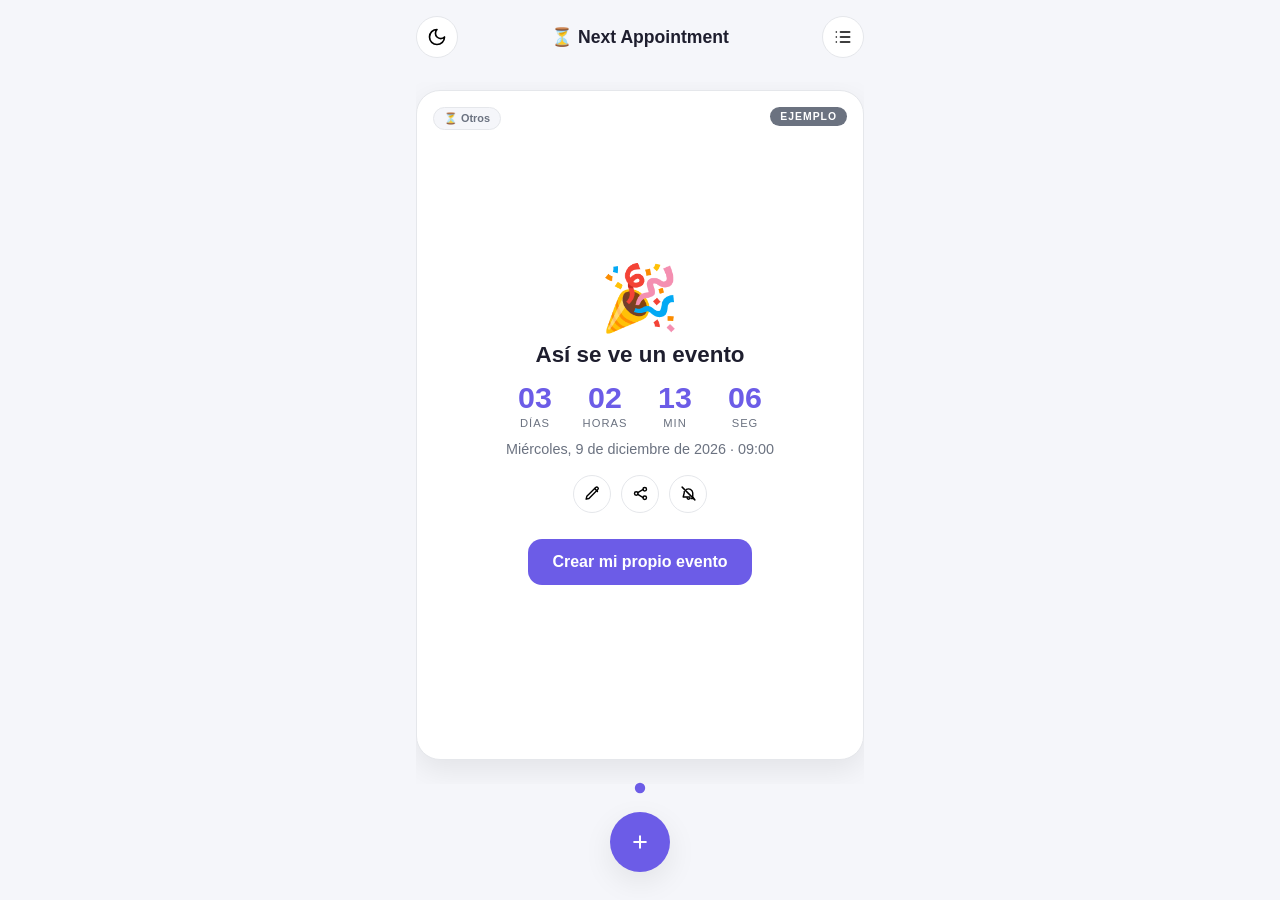
==== index.html @ bc50bb75 "Add files via upload archivar" ====
<!DOCTYPE html>
<html lang="es">
<head>
  <meta charset="UTF-8" />
  <meta name="viewport" content="width=device-width, initial-scale=1.0, viewport-fit=cover" />
  <meta name="theme-color" content="#6c5ce7" />
  <title>Next Appointment ⏳</title>
  <link rel="manifest" href="manifest.json" />
  <link rel="icon" href="icons/icon-192.png" />
  <link rel="apple-touch-icon" href="icons/icon-192.png" />
  <link rel="stylesheet" href="css/styles.css" />
</head>
<body>
  <div id="app">

    <!-- ===================== MAIN VIEW ===================== -->
    <section id="view-main" class="view view-active">
      <header class="topbar">
        <button id="btn-theme" class="icon-btn" aria-label="Cambiar tema" data-icon="moon"></button>
        <h1 class="logo">⏳ Next Appointment</h1>
        <button id="btn-list" class="icon-btn" aria-label="Ver lista" data-icon="list"></button>
      </header>

      <div id="event-carousel" class="carousel">
        <!-- Event cards are injected here by JS -->
      </div>

      <div id="empty-state" class="empty-state hidden">
        <div class="empty-icon-circle" data-icon="hourglassEmpty"></div>
        <p class="empty-title">Nada en el horizonte todavía</p>
        <p class="empty-subtitle">Crea tu primera cuenta atrás: un viaje, un cumpleaños, lo que sea que estés esperando.</p>
        <button id="btn-empty-create" class="btn-primary">Crear evento</button>
      </div>

      <div class="dots" id="carousel-dots"></div>

      <button id="btn-create" class="fab" aria-label="Crear evento" data-icon="plus"></button>
    </section>

    <!-- ===================== LIST VIEW ===================== -->
    <section id="view-list" class="view">
      <header class="topbar">
        <button class="icon-btn back-btn icon-only" data-target="view-main" aria-label="Volver" data-icon="arrowLeft"></button>
        <h1 class="logo">Mis eventos</h1>
        <div class="topbar-actions">
          <button id="btn-open-archived" class="icon-btn" aria-label="Eventos archivados" data-icon="archive"></button>
          <button id="btn-open-import" class="icon-btn" aria-label="Importar evento" data-icon="download"></button>
        </div>
      </header>

      <div class="search-row">
        <span class="search-icon" data-icon="search"></span>
        <input type="text" id="search-input" class="search-input" placeholder="Buscar evento..." autocomplete="off" />
        <button id="btn-clear-search" class="search-clear hidden" aria-label="Borrar búsqueda" data-icon="x"></button>
      </div>

      <div class="sort-bar" id="sort-bar">
        <button class="sort-chip active" data-sort="date-asc">Próximos primero</button>
        <button class="sort-chip" data-sort="date-desc">Lejanos primero</button>
        <button class="sort-chip" data-sort="name">Nombre A-Z</button>
        <button class="sort-chip" data-sort="created">Recién creados</button>
      </div>

      <div class="category-filter-bar" id="category-filter-bar"></div>

      <ul id="event-list" class="event-list"></ul>

      <div id="list-empty-state" class="empty-state hidden">
        <div class="empty-icon-circle empty-icon-circle-muted" id="list-empty-icon" data-icon="hourglassEmpty"></div>
        <p class="empty-title" id="list-empty-title">Nada en el horizonte todavía</p>
        <p class="empty-subtitle" id="list-empty-subtitle">No hay eventos creados todavía.</p>
        <button id="btn-list-empty-action" class="btn-secondary hidden">Ver todas las categorías</button>
      </div>

      <button id="btn-create-from-list" class="fab" aria-label="Crear evento" data-icon="plus"></button>
    </section>

    <!-- ===================== CREATE/EDIT VIEW ===================== -->
    <section id="view-form" class="view">
      <header class="topbar">
        <button class="icon-btn back-btn icon-only" data-target="view-main" aria-label="Cancelar" data-icon="arrowLeft"></button>
        <h1 class="logo" id="form-title">Nuevo evento</h1>
        <button id="btn-delete-event" class="icon-btn hidden" aria-label="Eliminar" data-icon="trash"></button>
      </header>

      <form id="event-form" class="event-form">
        <input type="hidden" id="event-id" />

        <div class="form-group">
          <label for="event-name">Nombre del evento</label>
          <input type="text" id="event-name" placeholder="Ej: Viaje a Japón" required maxlength="40" />
        </div>

        <div class="form-row">
          <div class="form-group">
            <label for="event-date">Fecha</label>
            <input type="date" id="event-date" required />
          </div>
          <div class="form-group">
            <label for="event-time">Hora</label>
            <input type="time" id="event-time" value="00:00" required />
          </div>
        </div>

        <button type="button" id="btn-toggle-advanced" class="advanced-toggle">
          <span class="advanced-toggle-icon">⚙️</span>
          <span id="advanced-toggle-label">Más opciones (icono, color, categoría...)</span>
          <span class="advanced-toggle-chevron" id="advanced-toggle-chevron">▾</span>
        </button>

        <div id="advanced-fields" class="advanced-fields" hidden>

          <div class="form-group">
            <label>Icono</label>
            <div class="emoji-grid" id="emoji-grid"></div>
            <input type="hidden" id="event-emoji" value="⏳" />
          </div>

          <div class="form-group">
            <label>Color de acento</label>
            <div class="color-grid" id="color-grid"></div>
            <input type="hidden" id="event-color" value="#6c5ce7" />
          </div>

          <div class="form-group">
            <label>Categoría</label>
            <div class="category-grid" id="category-grid"></div>
            <input type="hidden" id="event-category" value="other" />
          </div>

          <div class="form-group">
            <label class="checkbox-label">
              <input type="checkbox" id="event-repeat-toggle" />
              Repetir este evento
            </label>
            <div class="repeat-row" id="repeat-row" hidden>
              <span class="repeat-prefix">Cada</span>
              <input type="number" id="event-recurrence-interval" min="1" max="999" value="1" inputmode="numeric" />
              <select id="event-recurrence-unit">
                <option value="day">día(s)</option>
                <option value="week">semana(s)</option>
                <option value="month">mes(es)</option>
                <option value="year">año(s)</option>
              </select>
            </div>
            <p class="form-hint" id="repeat-hint" hidden>Ej: cada 2 semanas, cada 3 días, cada 1 año (cumpleaños, aniversarios...).</p>
          </div>

          <div class="form-group">
            <label>Avisarme antes</label>
            <div class="notify-row">
              <div class="notify-field">
                <input type="number" id="event-notify-days" min="0" max="365" value="0" inputmode="numeric" />
                <span>días</span>
              </div>
              <div class="notify-field">
                <input type="number" id="event-notify-hours" min="0" max="23" value="0" inputmode="numeric" />
                <span>horas</span>
              </div>
              <div class="notify-field">
                <input type="number" id="event-notify-minutes" min="0" max="59" value="0" inputmode="numeric" />
                <span>min</span>
              </div>
            </div>
            <p class="form-hint" id="notify-hint">Déjalo a 0 para no avisar. Necesitas tener la app abierta (o en segundo plano reciente) para recibir el aviso.</p>
          </div>

        </div>

        <p class="form-hint advanced-collapsed-hint" id="advanced-collapsed-hint">Icono ⏳ · Color morado · Categoría Otros · Sin repetición · Sin aviso — puedes cambiarlo luego editando el evento.</p>


        <!-- Live preview -->
        <div class="form-group">
          <label>Vista previa</label>
          <div id="preview-card" class="event-card preview-card">
            <div class="card-emoji" id="preview-emoji">⏳</div>
            <div class="card-name" id="preview-name">Nombre del evento</div>
            <div class="card-countdown" id="preview-countdown">--d --h --m --s</div>
            <div class="card-date" id="preview-date">Selecciona una fecha</div>
          </div>
        </div>

        <button type="submit" class="btn-primary btn-block">Guardar evento</button>
      </form>
    </section>

    <!-- ===================== CELEBRATION VIEW ===================== -->
    <section id="view-celebration" class="view">
      <div class="celebration-content">
        <div id="celebration-emoji" class="celebration-emoji">🎉</div>
        <h1 id="celebration-title">¡Ya llegó el día!</h1>
        <p id="celebration-name" class="celebration-name"></p>
        <div class="confetti" id="confetti"></div>
        <button class="icon-btn back-btn" data-target="view-main">Volver al inicio</button>
      </div>
    </section>

    <!-- ===================== ARCHIVED VIEW ===================== -->
    <section id="view-archived" class="view">
      <header class="topbar">
        <button class="icon-btn back-btn icon-only" data-target="view-list" aria-label="Volver" data-icon="arrowLeft"></button>
        <h1 class="logo">Archivados</h1>
        <span class="icon-btn placeholder"></span>
      </header>

      <p class="form-hint archived-hint">Los eventos pasados se archivan automáticamente a las 24h y se eliminan a los 30 días de archivados.</p>

      <ul id="archived-list" class="event-list"></ul>

      <div id="archived-empty-state" class="empty-state hidden">
        <div class="empty-icon-circle empty-icon-circle-muted" data-icon="archive"></div>
        <p class="empty-title">No hay eventos archivados</p>
        <p class="empty-subtitle">Aquí aparecerán los eventos pasados que se archiven automáticamente.</p>
      </div>
    </section>

  </div>

  <!-- ===================== PASTE-TO-IMPORT MODAL ===================== -->
  <div id="modal-paste-import" class="modal-overlay hidden">
    <div class="modal-card">
      <h2>Importar evento</h2>
      <p class="modal-hint">Pega aquí el enlace o el código que te han compartido.</p>
      <textarea id="paste-import-input" class="paste-import-textarea" placeholder="https://...?import=... o solo el código" rows="3"></textarea>
      <p id="paste-import-error" class="paste-import-error hidden">No hemos podido leer ese enlace o código. Comprueba que esté completo.</p>
      <div class="modal-actions">
        <button id="btn-paste-import-cancel" class="btn-secondary">Cancelar</button>
        <button id="btn-paste-import-confirm" class="btn-primary">Buscar evento</button>
      </div>
    </div>
  </div>

  <!-- ===================== IMPORT MODAL ===================== -->
  <div id="modal-import" class="modal-overlay hidden">
    <div class="modal-card">
      <div class="modal-emoji" id="import-emoji">⏳</div>
      <h2 id="import-title">Evento compartido</h2>
      <p id="import-name" class="modal-name"></p>
      <p id="import-date" class="modal-date"></p>
      <div class="modal-actions">
        <button id="btn-import-cancel" class="btn-secondary">Descartar</button>
        <button id="btn-import-accept" class="btn-primary">Añadir a mis eventos</button>
      </div>
    </div>
  </div>

  <!-- ===================== SHARE MODAL ===================== -->
  <div id="modal-share" class="modal-overlay hidden">
    <div class="modal-card">
      <h2>Compartir evento</h2>
      <p class="modal-hint">Cualquier persona que abra este enlace podrá añadir una copia del evento a su propia lista. Si la otra persona tiene la app instalada en iPhone, el enlace puede abrirse en Safari en vez de en la app: puede copiarlo y pegarlo en "Importar evento" dentro de la app para tenerlo ahí también.</p>
      <div class="share-link-row">
        <input type="text" id="share-link-input" readonly />
        <button id="btn-copy-link" class="btn-primary">Copiar</button>
      </div>
      <div class="modal-actions">
        <button id="btn-share-native" class="btn-secondary hidden">Compartir…</button>
        <button id="btn-share-close" class="btn-secondary">Cerrar</button>
      </div>
    </div>
  </div>

  <script src="js/icons.js"></script>
  <script src="js/storage.js"></script>
  <script src="js/countdown.js"></script>
  <script src="js/ui.js"></script>
  <script src="js/app.js"></script>
</body>
</html>
---- css/styles.css ----
/* =========================================
   Next Appointment — Estilos
   ========================================= */

:root {
  --accent: #6c5ce7;
  --bg: #f5f6fa;
  --bg-card: #ffffff;
  --text: #1e1e2e;
  --text-muted: #6b7280;
  --border: #e5e7eb;
  --shadow: 0 10px 30px rgba(0, 0, 0, 0.08);
  --radius: 24px;
  --radius-sm: 14px;
  --transition: 0.25s ease;
}

[data-theme="dark"] {
  --bg: #0f1117;
  --bg-card: #1a1d29;
  --text: #f5f6fa;
  --text-muted: #9ca3af;
  --border: #2a2d3a;
  --shadow: 0 10px 30px rgba(0, 0, 0, 0.4);
}

* {
  box-sizing: border-box;
  margin: 0;
  padding: 0;
  -webkit-tap-highlight-color: transparent;
}

html {
  height: 100%;
  /* Evita el zoom accidental por doble-tap en iOS/Android, manteniendo
     accesible el zoom intencional de accesibilidad del sistema operativo
     (que no depende de touch-action ni del viewport meta tag). */
  touch-action: manipulation;
}

body {
  height: 100%;
  min-height: 100vh;
  min-height: 100dvh;
  font-family: -apple-system, BlinkMacSystemFont, "Segoe UI", Roboto, Helvetica, Arial, sans-serif;
  background: var(--bg);
  color: var(--text);
  transition: background var(--transition), color var(--transition);
  overflow-x: hidden;
}

#app {
  max-width: 480px;
  width: 100%;
  margin: 0 auto;
  height: 100vh;
  height: 100dvh;
  position: relative;
  display: flex;
  flex-direction: column;
  overflow: hidden;
}

/* ===== Views ===== */
.view {
  display: none;
  flex-direction: column;
  height: 100%;
  width: 100%;
  overflow-y: auto;
  -webkit-overflow-scrolling: touch;
  padding: 16px;
  padding-top: max(16px, env(safe-area-inset-top));
  padding-bottom: max(100px, calc(env(safe-area-inset-bottom) + 90px));
  padding-left: max(16px, env(safe-area-inset-left));
  padding-right: max(16px, env(safe-area-inset-right));
  box-sizing: border-box;
}

.view-active {
  display: flex;
}

@keyframes fadeIn {
  from { opacity: 0; transform: translateY(8px); }
  to { opacity: 1; transform: translateY(0); }
}

/* ===== Topbar ===== */
.topbar {
  display: flex;
  align-items: center;
  justify-content: space-between;
  margin-bottom: 24px;
}

.logo {
  font-size: 1.1rem;
  font-weight: 700;
  text-align: center;
  flex: 1;
}

.topbar-actions {
  display: flex;
  gap: 8px;
}

.icon-btn {
  background: var(--bg-card);
  border: 1px solid var(--border);
  border-radius: 50%;
  width: 42px;
  height: 42px;
  font-size: 1.1rem;
  display: flex;
  align-items: center;
  justify-content: center;
  cursor: pointer;
  transition: transform var(--transition), background var(--transition);
  flex-shrink: 0;
}

.icon-btn:active {
  transform: scale(0.92);
}

.icon-btn.placeholder {
  visibility: hidden;
}

.back-btn {
  color: var(--text);
}

/* Cuando el back-btn solo contiene un icono (sin texto), vuelve a ser circular */
.back-btn.icon-only {
  width: 42px;
  padding: 0;
}

/* SVG inline dentro de botones de icono: tamaño y color consistentes */
.icon-svg-wrap {
  display: flex;
  align-items: center;
  justify-content: center;
}

.icon-svg-wrap svg {
  width: 20px;
  height: 20px;
  display: block;
}

.fab .icon-svg-wrap svg {
  width: 26px;
  height: 26px;
}

.card-actions .icon-svg-wrap svg {
  width: 17px;
  height: 17px;
}

/* ===== Carousel / Cards ===== */
.carousel {
  display: flex;
  gap: 16px;
  overflow-x: auto;
  scroll-snap-type: x mandatory;
  scrollbar-width: none;
  padding: 8px 0 24px;
  flex: 1;
  min-height: 0;
  touch-action: pan-x;
  align-items: stretch;
  -webkit-overflow-scrolling: touch;
}

.carousel::-webkit-scrollbar {
  display: none;
}

.event-card {
  scroll-snap-align: center;
  scroll-snap-stop: always;
  min-width: 100%;
  flex-shrink: 0;
  background: var(--bg-card);
  border-radius: var(--radius);
  box-shadow: var(--shadow);
  padding: clamp(20px, 6vh, 40px) clamp(16px, 6vw, 28px);
  display: flex;
  flex-direction: column;
  align-items: center;
  justify-content: center;
  text-align: center;
  gap: clamp(8px, 2vh, 12px);
  border: 1px solid var(--border);
  position: relative;
}

.event-card.elapsed {
  border: 2px solid var(--accent-color, var(--accent));
}

.card-emoji {
  font-size: clamp(2.5rem, 10vh, 4rem);
  line-height: 1;
}

.card-name {
  font-size: clamp(1.1rem, 5vw, 1.4rem);
  font-weight: 700;
}

.card-countdown {
  font-size: clamp(1.4rem, 6vw, 2rem);
  font-weight: 800;
  font-variant-numeric: tabular-nums;
  color: var(--accent-color, var(--accent));
  letter-spacing: 1px;
}

.card-countdown-units {
  display: flex;
  gap: clamp(6px, 2vw, 14px);
  justify-content: center;
}

.countdown-unit {
  display: flex;
  flex-direction: column;
  align-items: center;
  min-width: clamp(42px, 12vw, 56px);
}

.countdown-value {
  font-size: clamp(1.3rem, 6vw, 1.9rem);
  font-weight: 800;
  font-variant-numeric: tabular-nums;
  color: var(--accent-color, var(--accent));
}

.countdown-label {
  font-size: 0.7rem;
  text-transform: uppercase;
  letter-spacing: 1px;
  color: var(--text-muted);
  margin-top: 2px;
}

.card-date {
  color: var(--text-muted);
  font-size: 0.9rem;
}

.card-badge {
  position: absolute;
  top: 16px;
  right: 16px;
  background: var(--accent-color, var(--accent));
  color: #fff;
  font-size: 0.65rem;
  font-weight: 700;
  padding: 4px 10px;
  border-radius: 999px;
  text-transform: uppercase;
  letter-spacing: 1px;
}

.card-actions {
  display: flex;
  gap: 10px;
  margin-top: 6px;
}

.card-actions .icon-btn {
  width: 38px;
  height: 38px;
  font-size: 1rem;
}

.card-example-badge {
  background: var(--text-muted);
}

.card-own-event-btn {
  margin-top: 14px;
  font-size: 0.85rem;
  padding: 10px 20px;
}

/* ===== Dots ===== */
.dots {
  display: flex;
  justify-content: center;
  gap: 8px;
  margin-bottom: 8px;
}

.dot {
  width: 8px;
  height: 8px;
  border-radius: 50%;
  background: var(--border);
  transition: background var(--transition), transform var(--transition);
}

.dot.active {
  background: var(--accent);
  transform: scale(1.3);
}

/* ===== Empty state ===== */
.empty-state {
  flex: 1;
  display: flex;
  flex-direction: column;
  align-items: center;
  justify-content: center;
  gap: 6px;
  text-align: center;
  color: var(--text-muted);
  padding: 24px;
}

.empty-state.hidden {
  display: none;
}

.empty-icon-circle {
  width: 72px;
  height: 72px;
  border-radius: 50%;
  background: color-mix(in srgb, var(--accent) 15%, transparent);
  color: var(--accent);
  display: flex;
  align-items: center;
  justify-content: center;
  margin-bottom: 10px;
}

.empty-icon-circle svg {
  width: 32px;
  height: 32px;
}

.empty-icon-circle-muted {
  background: var(--bg-card);
  color: var(--text-muted);
}

.empty-title {
  font-size: 1.05rem;
  font-weight: 700;
  color: var(--text);
}

.empty-subtitle {
  font-size: 0.88rem;
  color: var(--text-muted);
  max-width: 280px;
  line-height: 1.4;
  margin-bottom: 8px;
}

.empty-state .btn-primary,
.empty-state .btn-secondary {
  margin-top: 4px;
}

/* ===== FAB ===== */
.fab {
  position: fixed;
  bottom: max(28px, calc(env(safe-area-inset-bottom) + 16px));
  left: 50%;
  transform: translateX(-50%);
  width: 60px;
  height: 60px;
  border-radius: 50%;
  background: var(--accent);
  color: #fff;
  border: none;
  font-size: 1.8rem;
  box-shadow: var(--shadow);
  cursor: pointer;
  display: flex;
  align-items: center;
  justify-content: center;
  transition: transform var(--transition);
  z-index: 10;
}

.fab:active {
  transform: translateX(-50%) scale(0.92);
}

/* ===== Buttons ===== */
.btn-primary {
  background: var(--accent);
  color: #fff;
  border: none;
  border-radius: var(--radius-sm);
  padding: 14px 24px;
  font-size: 1rem;
  font-weight: 700;
  cursor: pointer;
  transition: transform var(--transition), opacity var(--transition);
}

.btn-primary:active {
  transform: scale(0.97);
}

.btn-block {
  width: 100%;
}

/* ===== List view ===== */
.event-list {
  list-style: none;
  display: flex;
  flex-direction: column;
  gap: 12px;
  flex: 1;
}

.event-list-item {
  background: var(--bg-card);
  border: 1px solid var(--border);
  border-radius: var(--radius-sm);
  padding: 16px;
  display: flex;
  align-items: center;
  gap: 14px;
  cursor: pointer;
  transition: transform var(--transition);
}

.event-list-item:active {
  transform: scale(0.98);
}

.event-list-emoji {
  font-size: 2rem;
  width: 48px;
  height: 48px;
  display: flex;
  align-items: center;
  justify-content: center;
  border-radius: 12px;
  flex-shrink: 0;
}

.event-list-info {
  flex: 1;
  min-width: 0;
}

.event-list-name {
  font-weight: 700;
  font-size: 1rem;
  white-space: nowrap;
  overflow: hidden;
  text-overflow: ellipsis;
}

.event-list-date {
  font-size: 0.85rem;
  color: var(--text-muted);
}

.event-list-countdown {
  font-size: 0.85rem;
  font-weight: 700;
  text-align: right;
  flex-shrink: 0;
  color: var(--accent-color, var(--accent));
}

/* ===== Form ===== */
.event-form {
  display: flex;
  flex-direction: column;
  gap: 18px;
}

.form-group {
  display: flex;
  flex-direction: column;
  gap: 8px;
}

.form-row {
  display: flex;
  gap: 12px;
}

/* ===== Advanced fields toggle (modo rápido de creación) ===== */
.advanced-toggle {
  display: flex;
  align-items: center;
  justify-content: center;
  gap: 8px;
  background: transparent;
  border: none;
  color: var(--accent);
  font-size: 0.9rem;
  font-weight: 600;
  padding: 10px 0;
  cursor: pointer;
}

.advanced-toggle-icon {
  font-size: 0.95rem;
}

.advanced-toggle-chevron {
  font-size: 0.75rem;
  transition: transform var(--transition);
}

.advanced-toggle[aria-expanded="true"] .advanced-toggle-chevron {
  transform: rotate(180deg);
}

.advanced-fields {
  display: flex;
  flex-direction: column;
  gap: 18px;
}

.advanced-fields[hidden] {
  display: none;
}

.advanced-collapsed-hint {
  text-align: center;
}

.advanced-collapsed-hint[hidden] {
  display: none;
}

.form-row .form-group {
  flex: 1;
}

label {
  font-size: 0.85rem;
  font-weight: 600;
  color: var(--text-muted);
}

input[type="text"],
input[type="date"],
input[type="time"] {
  background: var(--bg-card);
  border: 1px solid var(--border);
  border-radius: var(--radius-sm);
  padding: 12px 14px;
  font-size: 1rem;
  color: var(--text);
  width: 100%;
}

select {
  background: var(--bg-card);
  border: 1px solid var(--border);
  border-radius: var(--radius-sm);
  padding: 12px 14px;
  font-size: 1rem;
  color: var(--text);
  width: 100%;
  appearance: none;
  -webkit-appearance: none;
  background-image: linear-gradient(45deg, transparent 50%, var(--text-muted) 50%), linear-gradient(135deg, var(--text-muted) 50%, transparent 50%);
  background-position: calc(100% - 20px) center, calc(100% - 15px) center;
  background-size: 5px 5px, 5px 5px;
  background-repeat: no-repeat;
}

input:focus, select:focus {
  outline: 2px solid var(--accent);
}

/* ===== Repeat row (cantidad + unidad, estilo alarma) ===== */
.repeat-row {
  display: flex;
  align-items: center;
  gap: 10px;
  margin-top: 10px;
}

.repeat-row[hidden] {
  display: none;
}

.repeat-prefix {
  font-size: 0.9rem;
  color: var(--text-muted);
  flex-shrink: 0;
}

.repeat-row input[type="number"] {
  width: 64px;
  flex-shrink: 0;
  background: var(--bg-card);
  border: 1px solid var(--border);
  border-radius: var(--radius-sm);
  padding: 12px 10px;
  font-size: 1rem;
  color: var(--text);
  text-align: center;
  font-variant-numeric: tabular-nums;
  -moz-appearance: textfield;
}

.repeat-row input[type="number"]::-webkit-outer-spin-button,
.repeat-row input[type="number"]::-webkit-inner-spin-button {
  -webkit-appearance: none;
  margin: 0;
}

.repeat-row select {
  flex: 1;
}

.checkbox-group {
  flex-direction: row;
  align-items: center;
}

.checkbox-label {
  display: flex;
  align-items: center;
  gap: 10px;
  font-size: 0.9rem;
  color: var(--text);
  cursor: pointer;
}

.checkbox-label input {
  width: 18px;
  height: 18px;
}

/* ===== Emoji / Color grids ===== */
.emoji-grid, .color-grid {
  display: grid;
  grid-template-columns: repeat(8, 1fr);
  gap: 8px;
}

.emoji-option, .color-option {
  width: 100%;
  aspect-ratio: 1;
  border-radius: 12px;
  border: 2px solid var(--border);
  background: var(--bg-card);
  font-size: 1.3rem;
  display: flex;
  align-items: center;
  justify-content: center;
  cursor: pointer;
  transition: border-color var(--transition), transform var(--transition);
}

.emoji-option.selected, .color-option.selected {
  border-color: var(--accent);
  transform: scale(1.1);
}

.color-option {
  border: 2px solid transparent;
}

.color-option.selected {
  border-color: var(--text);
}

/* ===== Category grid (form) ===== */
.category-grid {
  display: grid;
  grid-template-columns: repeat(auto-fill, minmax(90px, 1fr));
  gap: 8px;
}

.category-option {
  display: flex;
  flex-direction: column;
  align-items: center;
  gap: 4px;
  padding: 10px 6px;
  border-radius: 12px;
  border: 2px solid var(--border);
  background: var(--bg-card);
  color: var(--text);
  cursor: pointer;
  transition: border-color var(--transition), transform var(--transition);
  font-size: 0.75rem;
  font-weight: 600;
}

.category-option .category-emoji {
  font-size: 1.3rem;
}

.category-option.selected {
  border-color: var(--accent);
  transform: scale(1.04);
}

/* ===== Category filter bar (list view) ===== */
.category-filter-bar {
  display: flex;
  align-items: center;
  gap: 8px;
  overflow-x: auto;
  overflow-y: hidden;
  scrollbar-width: none;
  margin-bottom: 16px;
  flex-shrink: 0;
  height: 38px;
}

.category-filter-bar::-webkit-scrollbar {
  display: none;
}

.category-chip {
  flex-shrink: 0;
  background: var(--bg-card);
  border: 1px solid var(--border);
  border-radius: 999px;
  padding: 7px 16px;
  font-size: 0.8rem;
  font-weight: 600;
  color: var(--text-muted);
  cursor: pointer;
  transition: background var(--transition), color var(--transition), border-color var(--transition);
  white-space: nowrap;
  box-sizing: border-box;
  line-height: 1.3;
}

.category-chip.active {
  background: var(--text);
  border-color: var(--text);
  color: var(--bg);
}

/* ===== Category badge on card ===== */
.card-category-badge {
  position: absolute;
  top: 16px;
  left: 16px;
  background: var(--bg);
  color: var(--text-muted);
  font-size: 0.68rem;
  font-weight: 600;
  padding: 4px 10px;
  border-radius: 999px;
  border: 1px solid var(--border);
}

/* ===== Category tag in list item ===== */
.event-list-category {
  font-size: 0.75rem;
  color: var(--text-muted);
}

/* ===== Preview card ===== */
.preview-card {
  padding: 24px;
  gap: 6px;
}

.preview-card .card-emoji {
  font-size: 2.5rem;
}

.preview-card .card-name {
  font-size: 1.1rem;
}

.preview-card .card-countdown {
  font-size: 1.3rem;
}

/* ===== Celebration ===== */
#view-celebration {
  align-items: center;
  justify-content: center;
  overflow: hidden;
  position: relative;
}

.celebration-content {
  display: flex;
  flex-direction: column;
  align-items: center;
  gap: 16px;
  text-align: center;
  position: relative;
  z-index: 1;
  flex: 1;
  justify-content: center;
}

.celebration-emoji {
  font-size: clamp(3rem, 12vh, 5rem);
  animation: bounce 1s infinite;
}

@keyframes bounce {
  0%, 100% { transform: translateY(0); }
  50% { transform: translateY(-20px); }
}

.celebration-name {
  font-size: 1.2rem;
  color: var(--text-muted);
}

.confetti {
  position: absolute;
  inset: 0;
  pointer-events: none;
  overflow: hidden;
  z-index: 0;
}

.confetti-piece {
  position: absolute;
  top: -10px;
  width: 8px;
  height: 16px;
  opacity: 0.9;
  animation: fall linear forwards;
}

@keyframes fall {
  to {
    transform: translateY(110vh) rotate(720deg);
    opacity: 0;
  }
}

.hidden {
  display: none !important;
}

.view-slide-in-right {
  animation: slideInFromRight 0.32s cubic-bezier(0.4, 0, 0.2, 1);
}

.view-slide-in-left {
  animation: slideInFromLeft 0.32s cubic-bezier(0.4, 0, 0.2, 1);
}

@keyframes slideInFromRight {
  from { transform: translateX(24px); opacity: 0; }
  to { transform: translateX(0); opacity: 1; }
}

@keyframes slideInFromLeft {
  from { transform: translateX(-24px); opacity: 0; }
  to { transform: translateX(0); opacity: 1; }
}

/* ===== Search bar (list view) ===== */
.search-row {
  display: flex;
  align-items: center;
  gap: 8px;
  background: var(--bg-card);
  border: 1px solid var(--border);
  border-radius: var(--radius-sm);
  padding: 10px 14px;
  margin-bottom: 14px;
  flex-shrink: 0;
  min-height: 42px;
  box-sizing: border-box;
}

.search-icon {
  display: flex;
  align-items: center;
  justify-content: center;
  color: var(--text-muted);
  flex-shrink: 0;
}

.search-icon svg {
  width: 17px;
  height: 17px;
  display: block;
}

.search-input {
  flex: 1;
  border: none;
  background: transparent;
  font-size: 0.95rem;
  color: var(--text);
  min-width: 0;
}

.search-input:focus {
  outline: none;
}

.search-input::placeholder {
  color: var(--text-muted);
}

.search-clear {
  background: none;
  border: none;
  color: var(--text-muted);
  cursor: pointer;
  display: flex;
  align-items: center;
  justify-content: center;
  flex-shrink: 0;
  padding: 2px;
}

.search-clear svg {
  width: 15px;
  height: 15px;
  display: block;
}

.search-clear.hidden {
  display: none;
}

/* ===== Sort bar (list view) ===== */
.sort-bar {
  display: flex;
  align-items: center;
  gap: 8px;
  overflow-x: auto;
  overflow-y: hidden;
  scrollbar-width: none;
  margin-bottom: 12px;
  flex-shrink: 0;
  height: 38px;
}

.sort-bar::-webkit-scrollbar {
  display: none;
}

.sort-chip {
  flex-shrink: 0;
  background: var(--bg-card);
  border: 1px solid var(--border);
  border-radius: 999px;
  padding: 7px 16px;
  font-size: 0.8rem;
  font-weight: 600;
  color: var(--text-muted);
  cursor: pointer;
  transition: background var(--transition), color var(--transition), border-color var(--transition);
  white-space: nowrap;
  box-sizing: border-box;
  line-height: 1.3;
}

.sort-chip.active {
  background: var(--accent);
  border-color: var(--accent);
  color: #fff;
}

/* ===== Form hint ===== */
.form-hint {
  font-size: 0.78rem;
  color: var(--text-muted);
  font-weight: 400;
  margin-top: -2px;
}

.archived-hint {
  margin-bottom: 18px;
  margin-top: -4px;
}

.archived-list-item {
  opacity: 0.85;
}

.archived-restore-btn {
  flex-shrink: 0;
  background: var(--bg-card);
  border: 1px solid var(--border);
  border-radius: 50%;
  width: 36px;
  height: 36px;
  display: flex;
  align-items: center;
  justify-content: center;
  cursor: pointer;
  color: var(--text);
}

.archived-restore-btn svg {
  width: 16px;
  height: 16px;
}

.notify-row {
  display: flex;
  gap: 10px;
}

.notify-field {
  flex: 1;
  display: flex;
  flex-direction: column;
  align-items: center;
  gap: 4px;
  background: var(--bg-card);
  border: 1px solid var(--border);
  border-radius: var(--radius-sm);
  padding: 10px 6px;
}

.notify-field input[type="number"] {
  width: 100%;
  text-align: center;
  border: none;
  background: transparent;
  color: var(--text);
  font-size: 1.2rem;
  font-weight: 700;
  font-variant-numeric: tabular-nums;
  -moz-appearance: textfield;
}

.notify-field input[type="number"]::-webkit-outer-spin-button,
.notify-field input[type="number"]::-webkit-inner-spin-button {
  -webkit-appearance: none;
  margin: 0;
}

.notify-field input:focus {
  outline: none;
}

.notify-field span {
  font-size: 0.7rem;
  color: var(--text-muted);
  text-transform: uppercase;
  letter-spacing: 0.5px;
}

/* ===== Secondary button ===== */
.btn-secondary {
  background: transparent;
  color: var(--text);
  border: 1px solid var(--border);
  border-radius: var(--radius-sm);
  padding: 14px 24px;
  font-size: 1rem;
  font-weight: 700;
  cursor: pointer;
  transition: transform var(--transition), background var(--transition);
}

.btn-secondary:active {
  transform: scale(0.97);
}

/* ===== Modals ===== */
.modal-overlay {
  position: fixed;
  inset: 0;
  background: rgba(0, 0, 0, 0.5);
  display: flex;
  align-items: center;
  justify-content: center;
  z-index: 100;
  padding: 20px;
  animation: fadeIn 0.2s ease;
}

.modal-overlay.hidden {
  display: none !important;
}

.modal-card {
  background: var(--bg-card);
  border-radius: var(--radius);
  padding: 28px;
  max-width: 400px;
  width: 100%;
  max-height: 90vh;
  max-height: 90dvh;
  overflow-y: auto;
  text-align: center;
  box-shadow: var(--shadow);
  display: flex;
  flex-direction: column;
  gap: 12px;
}

.modal-emoji {
  font-size: 3rem;
}

.modal-name {
  font-size: 1.1rem;
  font-weight: 700;
}

.modal-date, .modal-hint {
  color: var(--text-muted);
  font-size: 0.9rem;
}

.modal-actions {
  display: flex;
  gap: 10px;
  margin-top: 8px;
}

.modal-actions button {
  flex: 1;
}

.share-link-row {
  display: flex;
  gap: 8px;
}

.share-link-row input {
  flex: 1;
  background: var(--bg);
  border: 1px solid var(--border);
  border-radius: var(--radius-sm);
  padding: 10px 12px;
  font-size: 0.85rem;
  color: var(--text);
  min-width: 0;
}

.share-link-row button {
  flex-shrink: 0;
  padding: 10px 16px;
  font-size: 0.85rem;
}

/* ===== Paste-to-import modal ===== */
.paste-import-textarea {
  width: 100%;
  background: var(--bg);
  border: 1px solid var(--border);
  border-radius: var(--radius-sm);
  padding: 12px 14px;
  font-size: 0.9rem;
  color: var(--text);
  font-family: inherit;
  resize: vertical;
  min-height: 70px;
}

.paste-import-textarea:focus {
  outline: 2px solid var(--accent);
}

.paste-import-error {
  font-size: 0.82rem;
  color: #e74c3c;
  text-align: left;
}

.paste-import-error.hidden {
  display: none;
}

/* ===== Notification bell on card ===== */
.card-actions .icon-btn.notify-active {
  background: var(--accent);
  color: #fff;
  border-color: var(--accent);
}
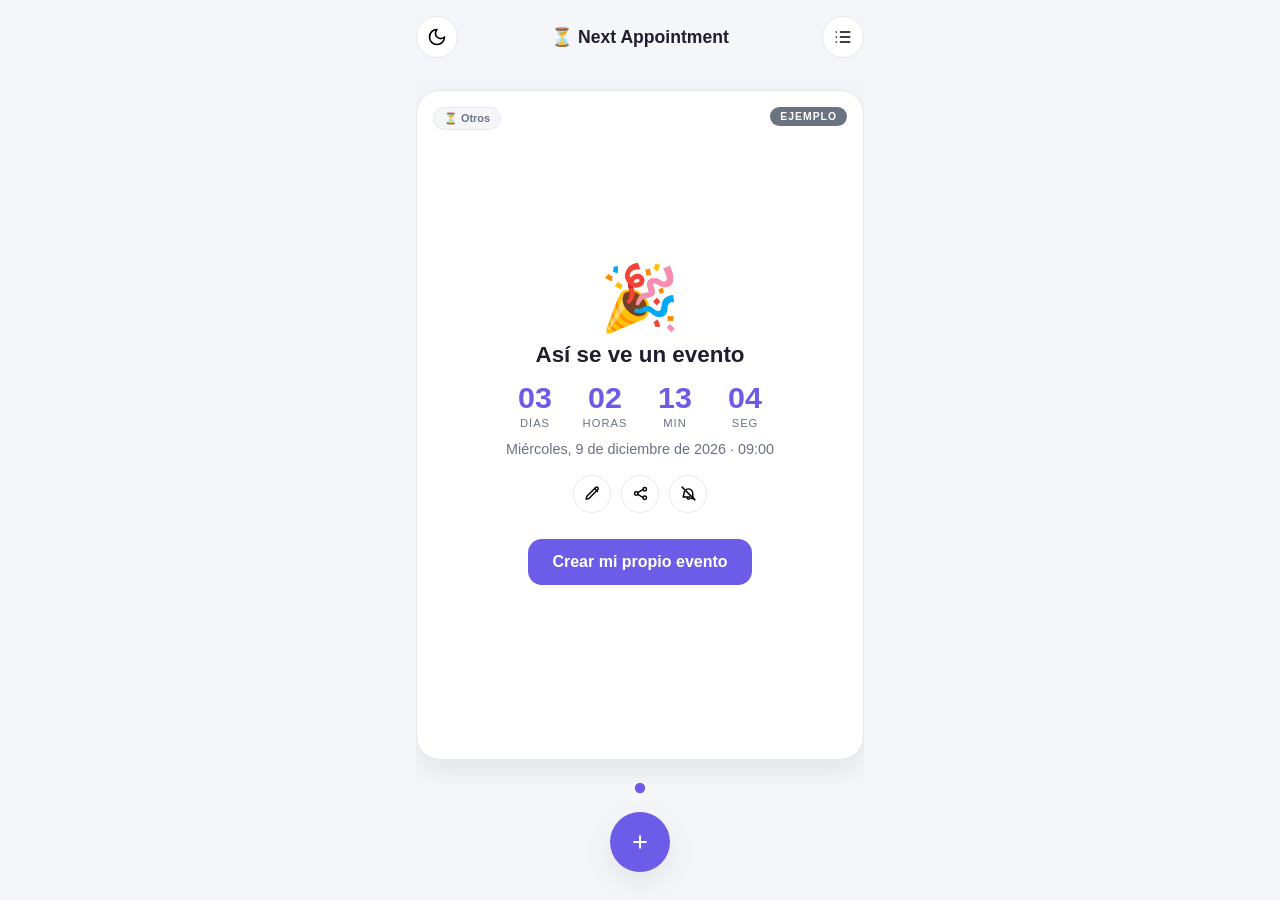
==== commit 27d9033c: "Add files via upload" ====
--- a/index.html
+++ b/index.html
@@ -261,6 +261,18 @@
     </div>
   </div>
 
+  <!-- ===================== MISSED RECURRING EVENTS BANNER ===================== -->
+  <div id="modal-missed-recurring" class="modal-overlay hidden">
+    <div class="modal-card">
+      <h2>Mientras no abrías la app…</h2>
+      <p class="modal-hint">Llegó el día de estos eventos recurrentes:</p>
+      <ul id="missed-recurring-list" class="missed-recurring-list"></ul>
+      <div class="modal-actions">
+        <button id="btn-missed-recurring-close" class="btn-primary">Entendido</button>
+      </div>
+    </div>
+  </div>
+
   <script src="js/icons.js"></script>
   <script src="js/storage.js"></script>
   <script src="js/countdown.js"></script>
--- a/css/styles.css
+++ b/css/styles.css
@@ -1134,6 +1134,48 @@
   flex: 1;
 }
 
+/* ===== Missed recurring events banner ===== */
+.missed-recurring-list {
+  list-style: none;
+  display: flex;
+  flex-direction: column;
+  gap: 0;
+  width: 100%;
+  text-align: left;
+}
+
+.missed-recurring-item {
+  display: flex;
+  align-items: center;
+  gap: 10px;
+  padding: 10px 0;
+  border-top: 1px solid var(--border);
+}
+
+.missed-recurring-item:first-child {
+  border-top: none;
+}
+
+.missed-recurring-emoji {
+  font-size: 1.4rem;
+  flex-shrink: 0;
+}
+
+.missed-recurring-info {
+  flex: 1;
+}
+
+.missed-recurring-name {
+  font-size: 0.9rem;
+  font-weight: 600;
+  color: var(--text);
+}
+
+.missed-recurring-date {
+  font-size: 0.8rem;
+  color: var(--text-muted);
+}
+
 .share-link-row {
   display: flex;
   gap: 8px;
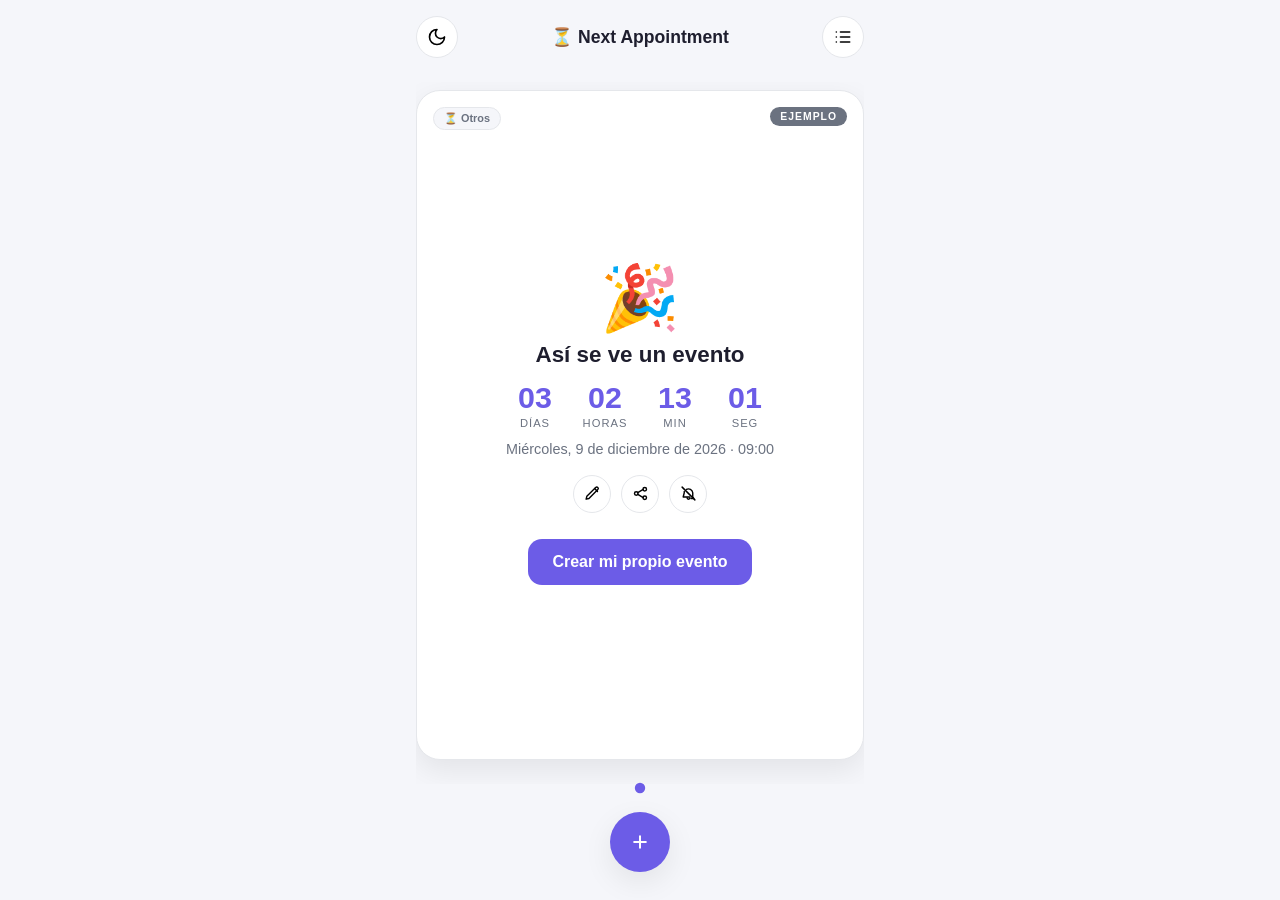
==== commit dc556ed1: "Add files via upload" ====
--- a/index.html
+++ b/index.html
@@ -44,7 +44,8 @@
         <h1 class="logo">Mis eventos</h1>
         <div class="topbar-actions">
           <button id="btn-open-archived" class="icon-btn" aria-label="Eventos archivados" data-icon="archive"></button>
-          <button id="btn-open-import" class="icon-btn" aria-label="Importar evento" data-icon="download"></button>
+          <button id="btn-open-export" class="icon-btn" aria-label="Exportar eventos" data-icon="upload"></button>
+          <button id="btn-open-import" class="icon-btn" aria-label="Importar eventos" data-icon="download"></button>
         </div>
       </header>
 
@@ -217,16 +218,47 @@
 
   </div>
 
+  <!-- ===================== EXPORT MODAL ===================== -->
+  <div id="modal-export" class="modal-overlay hidden">
+    <div class="modal-card">
+      <h2>Exportar eventos</h2>
+      <p class="modal-hint">Guarda una copia de seguridad de todos tus eventos activos. Puedes importarla en otro dispositivo o en la misma app si reinstalaras.</p>
+      <p id="export-count" class="modal-hint"></p>
+      <div class="modal-actions modal-actions-col">
+        <button id="btn-export-download" class="btn-primary">⬇️ Descargar como archivo .json</button>
+        <button id="btn-export-clipboard" class="btn-secondary">📋 Copiar JSON al portapapeles</button>
+        <button id="btn-export-close" class="btn-secondary">Cerrar</button>
+      </div>
+    </div>
+  </div>
+
   <!-- ===================== PASTE-TO-IMPORT MODAL ===================== -->
   <div id="modal-paste-import" class="modal-overlay hidden">
     <div class="modal-card">
-      <h2>Importar evento</h2>
-      <p class="modal-hint">Pega aquí el enlace o el código que te han compartido.</p>
-      <textarea id="paste-import-input" class="paste-import-textarea" placeholder="https://...?import=... o solo el código" rows="3"></textarea>
-      <p id="paste-import-error" class="paste-import-error hidden">No hemos podido leer ese enlace o código. Comprueba que esté completo.</p>
+      <h2>Importar eventos</h2>
+      <p class="modal-hint">Pega aquí el enlace o código de un evento compartido, o el JSON de una exportación completa.</p>
+      <textarea id="paste-import-input" class="paste-import-textarea" placeholder="https://...?import=... · código · o JSON de exportación" rows="4"></textarea>
+      <p id="paste-import-error" class="paste-import-error hidden">No hemos podido leer ese contenido. Comprueba que esté completo.</p>
+      <div class="modal-actions">
+        <button id="btn-paste-import-file" class="btn-secondary">📂 Abrir archivo .json</button>
+        <input type="file" id="import-file-input" accept=".json,application/json" class="hidden" />
+      </div>
       <div class="modal-actions">
         <button id="btn-paste-import-cancel" class="btn-secondary">Cancelar</button>
-        <button id="btn-paste-import-confirm" class="btn-primary">Buscar evento</button>
+        <button id="btn-paste-import-confirm" class="btn-primary">Importar</button>
+      </div>
+    </div>
+  </div>
+
+  <!-- ===================== BULK JSON IMPORT MODAL ===================== -->
+  <div id="modal-import-json" class="modal-overlay hidden">
+    <div class="modal-card">
+      <h2>Importar copia de seguridad</h2>
+      <p id="import-json-summary" class="modal-hint"></p>
+      <p class="modal-hint">Los eventos con el mismo ID ya existente se omitirán para no crear duplicados.</p>
+      <div class="modal-actions">
+        <button id="btn-import-json-cancel" class="btn-secondary">Cancelar</button>
+        <button id="btn-import-json-accept" class="btn-primary">Importar todos</button>
       </div>
     </div>
   </div>
--- a/css/styles.css
+++ b/css/styles.css
@@ -1232,3 +1232,20 @@
   color: #fff;
   border-color: var(--accent);
 }
+
+/* ===== Export modal — botones en columna ===== */
+.modal-actions-col {
+  display: flex;
+  flex-direction: column;
+  gap: 10px;
+  margin-top: 8px;
+}
+
+.modal-actions-col button {
+  width: 100%;
+}
+
+/* ===== File input oculto (activado por botón) ===== */
+input[type="file"].hidden {
+  display: none;
+}
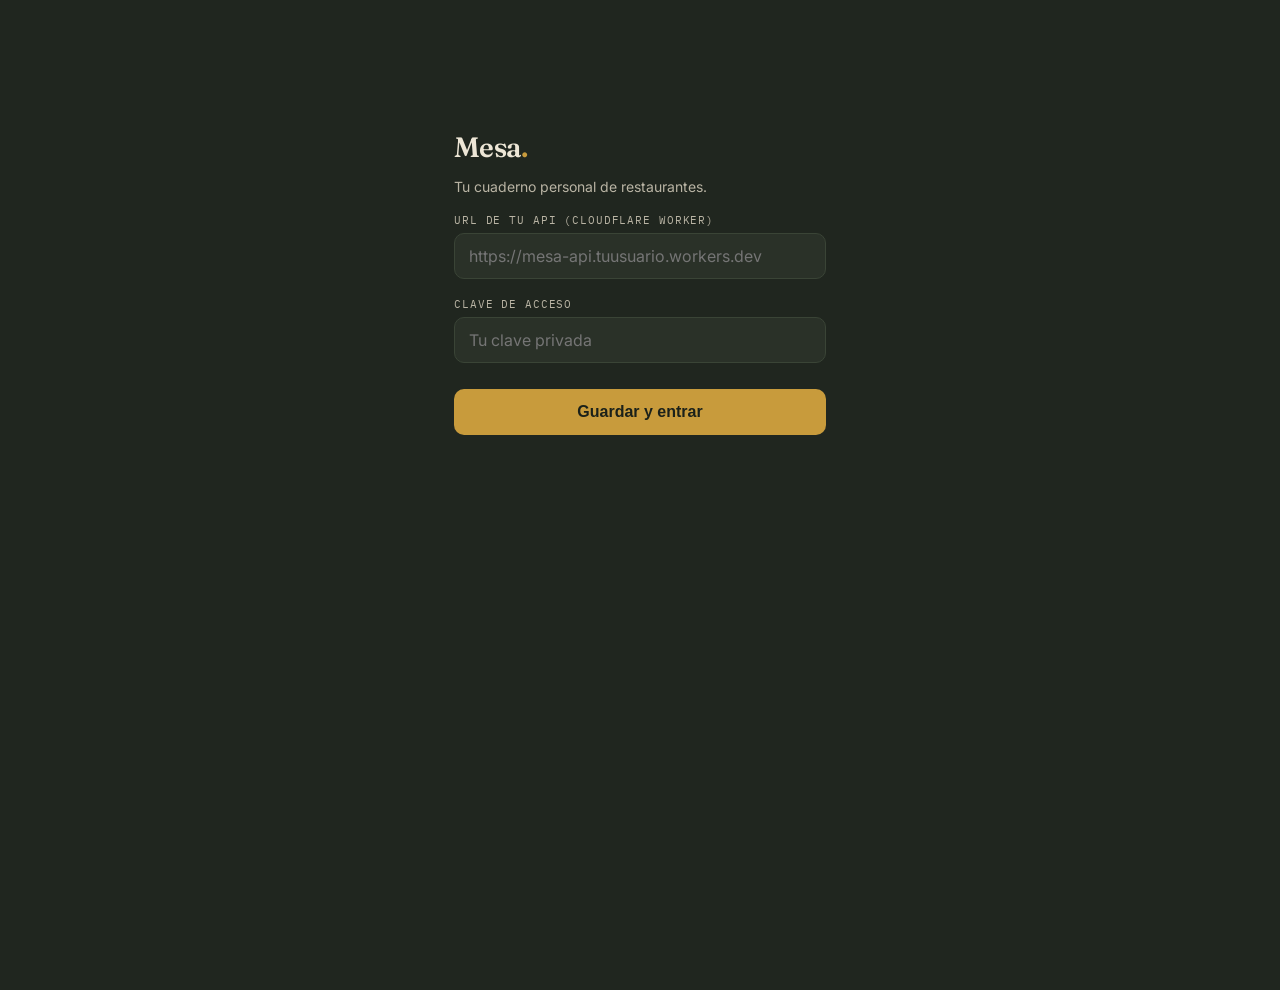
==== commit c6d9d2a6: "Add files via upload" ====
--- a/index.html
+++ b/index.html
@@ -1,314 +1,127 @@
-<!DOCTYPE html>
+<!doctype html>
 <html lang="es">
 <head>
   <meta charset="UTF-8" />
-  <meta name="viewport" content="width=device-width, initial-scale=1.0, viewport-fit=cover" />
-  <meta name="theme-color" content="#6c5ce7" />
-  <title>Next Appointment ⏳</title>
+  <meta name="viewport" content="width=device-width, initial-scale=1, viewport-fit=cover" />
+  <title>Mesa</title>
+  <meta name="theme-color" content="#20261F" />
   <link rel="manifest" href="manifest.json" />
-  <link rel="icon" href="icons/icon-192.png" />
-  <link rel="apple-touch-icon" href="icons/icon-192.png" />
-  <link rel="stylesheet" href="css/styles.css" />
+  <link rel="apple-touch-icon" href="icon-192.png" />
+  <meta name="apple-mobile-web-app-capable" content="yes" />
+  <meta name="apple-mobile-web-app-status-bar-style" content="black-translucent" />
+  <link rel="preconnect" href="https://fonts.googleapis.com" />
+  <link rel="preconnect" href="https://fonts.gstatic.com" crossorigin />
+  <link href="https://fonts.googleapis.com/css2?family=Fraunces:ital,opsz,wght@0,9..144,400;0,9..144,600;1,9..144,500&family=Inter:wght@400;500;600&family=IBM+Plex+Mono:wght@400;500&display=swap" rel="stylesheet" />
+  <link rel="stylesheet" href="style.css" />
 </head>
 <body>
   <div id="app">
 
-    <!-- ===================== MAIN VIEW ===================== -->
-    <section id="view-main" class="view view-active">
+    <!-- Config: primera vez que se abre, pide la URL del Worker y la clave -->
+    <div id="view-config" class="view hidden">
+      <div class="config-box">
+        <h1 class="brand">Mesa<span class="brand-dot">.</span></h1>
+        <p class="muted">Tu cuaderno personal de restaurantes.</p>
+        <label class="field">
+          <span>URL de tu API (Cloudflare Worker)</span>
+          <input type="url" id="cfg-url" placeholder="https://mesa-api.tuusuario.workers.dev" />
+        </label>
+        <label class="field">
+          <span>Clave de acceso</span>
+          <input type="password" id="cfg-key" placeholder="Tu clave privada" />
+        </label>
+        <button class="btn-primary" id="cfg-save">Guardar y entrar</button>
+      </div>
+    </div>
+
+    <!-- Lista -->
+    <div id="view-list" class="view hidden">
       <header class="topbar">
-        <button id="btn-theme" class="icon-btn" aria-label="Cambiar tema" data-icon="moon"></button>
-        <h1 class="logo">⏳ Next Appointment</h1>
-        <button id="btn-list" class="icon-btn" aria-label="Ver lista" data-icon="list"></button>
+        <h1 class="brand">Mesa<span class="brand-dot">.</span></h1>
+        <button class="icon-btn" id="open-settings" aria-label="Ajustes">⚙</button>
       </header>
 
-      <div id="event-carousel" class="carousel">
-        <!-- Event cards are injected here by JS -->
+      <div id="list-empty" class="empty hidden">
+        <p class="empty-title">Aún no hay ninguna mesa apuntada</p>
+        <p class="muted">Toca “+” cuando vuelvas de tu próximo restaurante.</p>
       </div>
 
-      <div id="empty-state" class="empty-state hidden">
-        <div class="empty-icon-circle" data-icon="hourglassEmpty"></div>
-        <p class="empty-title">Nada en el horizonte todavía</p>
-        <p class="empty-subtitle">Crea tu primera cuenta atrás: un viaje, un cumpleaños, lo que sea que estés esperando.</p>
-        <button id="btn-empty-create" class="btn-primary">Crear evento</button>
-      </div>
+      <ul id="restaurant-list" class="ticket-list"></ul>
 
-      <div class="dots" id="carousel-dots"></div>
+      <button class="fab" id="fab-add" aria-label="Añadir restaurante">+</button>
+    </div>
 
-      <button id="btn-create" class="fab" aria-label="Crear evento" data-icon="plus"></button>
-    </section>
-
-    <!-- ===================== LIST VIEW ===================== -->
-    <section id="view-list" class="view">
+    <!-- Detalle -->
+    <div id="view-detail" class="view hidden">
       <header class="topbar">
-        <button class="icon-btn back-btn icon-only" data-target="view-main" aria-label="Volver" data-icon="arrowLeft"></button>
-        <h1 class="logo">Mis eventos</h1>
+        <button class="icon-btn" id="back-from-detail" aria-label="Volver">←</button>
         <div class="topbar-actions">
-          <button id="btn-open-archived" class="icon-btn" aria-label="Eventos archivados" data-icon="archive"></button>
-          <button id="btn-open-export" class="icon-btn" aria-label="Exportar eventos" data-icon="upload"></button>
-          <button id="btn-open-import" class="icon-btn" aria-label="Importar eventos" data-icon="download"></button>
+          <button class="icon-btn" id="edit-restaurant" aria-label="Editar">✎</button>
+          <button class="icon-btn" id="delete-restaurant" aria-label="Eliminar">🗑</button>
         </div>
       </header>
 
-      <div class="search-row">
-        <span class="search-icon" data-icon="search"></span>
-        <input type="text" id="search-input" class="search-input" placeholder="Buscar evento..." autocomplete="off" />
-        <button id="btn-clear-search" class="search-clear hidden" aria-label="Borrar búsqueda" data-icon="x"></button>
+      <div id="detail-photos" class="photo-strip"></div>
+
+      <div class="detail-body">
+        <span id="detail-owner-tag" class="owner-tag hidden"></span>
+        <h2 id="detail-name" class="restaurant-name"></h2>
+        <a id="detail-address" class="link-row" target="_blank" rel="noopener"></a>
+        <a id="detail-phone" class="link-row" href="#"></a>
+        <p id="detail-notes" class="notes hidden"></p>
+
+        <div class="divider"></div>
+
+        <h3 class="section-label">Platos</h3>
+        <ul id="dish-list" class="dish-list"></ul>
+        <button class="btn-ghost" id="add-dish">+ Añadir plato</button>
+
+        <div class="divider"></div>
+
+        <h3 class="section-label">Fotos generales (fachada, menú, cuenta…)</h3>
+        <label class="btn-ghost upload-label">
+          + Añadir foto
+          <input type="file" id="photo-input" accept="image/*" capture="environment" multiple hidden />
+        </label>
+        <input type="file" id="dish-photo-input" accept="image/*" capture="environment" multiple hidden />
       </div>
+    </div>
 
-      <div class="sort-bar" id="sort-bar">
-        <button class="sort-chip active" data-sort="date-asc">Próximos primero</button>
-        <button class="sort-chip" data-sort="date-desc">Lejanos primero</button>
-        <button class="sort-chip" data-sort="name">Nombre A-Z</button>
-        <button class="sort-chip" data-sort="created">Recién creados</button>
+    <!-- Formulario restaurante (crear/editar) -->
+    <div id="view-form" class="view hidden">
+      <header class="topbar">
+        <button class="icon-btn" id="back-from-form" aria-label="Cancelar">←</button>
+        <h2 id="form-title" class="form-title">Nueva mesa</h2>
+        <button class="icon-btn" id="save-restaurant" aria-label="Guardar">✓</button>
+      </header>
+      <div class="detail-body">
+        <label class="field">
+          <span>Nombre *</span>
+          <input type="text" id="form-name" placeholder="Ej. Ca'n Pep" />
+        </label>
+        <label class="field">
+          <span>Dirección</span>
+          <input type="text" id="form-address" placeholder="Calle, ciudad" />
+        </label>
+        <label class="field">
+          <span>Teléfono</span>
+          <input type="tel" id="form-phone" placeholder="Para reservar" />
+        </label>
+        <label class="field">
+          <span>Notas generales</span>
+          <textarea id="form-notes" rows="3" placeholder="Para mi hija: solo arroz con pollo…"></textarea>
+        </label>
+        <label class="field-toggle">
+          <input type="checkbox" id="form-shared" />
+          <span>Compartir con el otro usuario</span>
+        </label>
       </div>
-
-      <div class="category-filter-bar" id="category-filter-bar"></div>
-
-      <ul id="event-list" class="event-list"></ul>
-
-      <div id="list-empty-state" class="empty-state hidden">
-        <div class="empty-icon-circle empty-icon-circle-muted" id="list-empty-icon" data-icon="hourglassEmpty"></div>
-        <p class="empty-title" id="list-empty-title">Nada en el horizonte todavía</p>
-        <p class="empty-subtitle" id="list-empty-subtitle">No hay eventos creados todavía.</p>
-        <button id="btn-list-empty-action" class="btn-secondary hidden">Ver todas las categorías</button>
-      </div>
-
-      <button id="btn-create-from-list" class="fab" aria-label="Crear evento" data-icon="plus"></button>
-    </section>
-
-    <!-- ===================== CREATE/EDIT VIEW ===================== -->
-    <section id="view-form" class="view">
-      <header class="topbar">
-        <button class="icon-btn back-btn icon-only" data-target="view-main" aria-label="Cancelar" data-icon="arrowLeft"></button>
-        <h1 class="logo" id="form-title">Nuevo evento</h1>
-        <button id="btn-delete-event" class="icon-btn hidden" aria-label="Eliminar" data-icon="trash"></button>
-      </header>
-
-      <form id="event-form" class="event-form">
-        <input type="hidden" id="event-id" />
-
-        <div class="form-group">
-          <label for="event-name">Nombre del evento</label>
-          <input type="text" id="event-name" placeholder="Ej: Viaje a Japón" required maxlength="40" />
-        </div>
-
-        <div class="form-row">
-          <div class="form-group">
-            <label for="event-date">Fecha</label>
-            <input type="date" id="event-date" required />
-          </div>
-          <div class="form-group">
-            <label for="event-time">Hora</label>
-            <input type="time" id="event-time" value="00:00" required />
-          </div>
-        </div>
-
-        <button type="button" id="btn-toggle-advanced" class="advanced-toggle">
-          <span class="advanced-toggle-icon">⚙️</span>
-          <span id="advanced-toggle-label">Más opciones (icono, color, categoría...)</span>
-          <span class="advanced-toggle-chevron" id="advanced-toggle-chevron">▾</span>
-        </button>
-
-        <div id="advanced-fields" class="advanced-fields" hidden>
-
-          <div class="form-group">
-            <label>Icono</label>
-            <div class="emoji-grid" id="emoji-grid"></div>
-            <input type="hidden" id="event-emoji" value="⏳" />
-          </div>
-
-          <div class="form-group">
-            <label>Color de acento</label>
-            <div class="color-grid" id="color-grid"></div>
-            <input type="hidden" id="event-color" value="#6c5ce7" />
-          </div>
-
-          <div class="form-group">
-            <label>Categoría</label>
-            <div class="category-grid" id="category-grid"></div>
-            <input type="hidden" id="event-category" value="other" />
-          </div>
-
-          <div class="form-group">
-            <label class="checkbox-label">
-              <input type="checkbox" id="event-repeat-toggle" />
-              Repetir este evento
-            </label>
-            <div class="repeat-row" id="repeat-row" hidden>
-              <span class="repeat-prefix">Cada</span>
-              <input type="number" id="event-recurrence-interval" min="1" max="999" value="1" inputmode="numeric" />
-              <select id="event-recurrence-unit">
-                <option value="day">día(s)</option>
-                <option value="week">semana(s)</option>
-                <option value="month">mes(es)</option>
-                <option value="year">año(s)</option>
-              </select>
-            </div>
-            <p class="form-hint" id="repeat-hint" hidden>Ej: cada 2 semanas, cada 3 días, cada 1 año (cumpleaños, aniversarios...).</p>
-          </div>
-
-          <div class="form-group">
-            <label>Avisarme antes</label>
-            <div class="notify-row">
-              <div class="notify-field">
-                <input type="number" id="event-notify-days" min="0" max="365" value="0" inputmode="numeric" />
-                <span>días</span>
-              </div>
-              <div class="notify-field">
-                <input type="number" id="event-notify-hours" min="0" max="23" value="0" inputmode="numeric" />
-                <span>horas</span>
-              </div>
-              <div class="notify-field">
-                <input type="number" id="event-notify-minutes" min="0" max="59" value="0" inputmode="numeric" />
-                <span>min</span>
-              </div>
-            </div>
-            <p class="form-hint" id="notify-hint">Déjalo a 0 para no avisar. Necesitas tener la app abierta (o en segundo plano reciente) para recibir el aviso.</p>
-          </div>
-
-        </div>
-
-        <p class="form-hint advanced-collapsed-hint" id="advanced-collapsed-hint">Icono ⏳ · Color morado · Categoría Otros · Sin repetición · Sin aviso — puedes cambiarlo luego editando el evento.</p>
-
-
-        <!-- Live preview -->
-        <div class="form-group">
-          <label>Vista previa</label>
-          <div id="preview-card" class="event-card preview-card">
-            <div class="card-emoji" id="preview-emoji">⏳</div>
-            <div class="card-name" id="preview-name">Nombre del evento</div>
-            <div class="card-countdown" id="preview-countdown">--d --h --m --s</div>
-            <div class="card-date" id="preview-date">Selecciona una fecha</div>
-          </div>
-        </div>
-
-        <button type="submit" class="btn-primary btn-block">Guardar evento</button>
-      </form>
-    </section>
-
-    <!-- ===================== CELEBRATION VIEW ===================== -->
-    <section id="view-celebration" class="view">
-      <div class="celebration-content">
-        <div id="celebration-emoji" class="celebration-emoji">🎉</div>
-        <h1 id="celebration-title">¡Ya llegó el día!</h1>
-        <p id="celebration-name" class="celebration-name"></p>
-        <div class="confetti" id="confetti"></div>
-        <button class="icon-btn back-btn" data-target="view-main">Volver al inicio</button>
-      </div>
-    </section>
-
-    <!-- ===================== ARCHIVED VIEW ===================== -->
-    <section id="view-archived" class="view">
-      <header class="topbar">
-        <button class="icon-btn back-btn icon-only" data-target="view-list" aria-label="Volver" data-icon="arrowLeft"></button>
-        <h1 class="logo">Archivados</h1>
-        <span class="icon-btn placeholder"></span>
-      </header>
-
-      <p class="form-hint archived-hint">Los eventos pasados se archivan automáticamente a las 24h y se eliminan a los 30 días de archivados.</p>
-
-      <ul id="archived-list" class="event-list"></ul>
-
-      <div id="archived-empty-state" class="empty-state hidden">
-        <div class="empty-icon-circle empty-icon-circle-muted" data-icon="archive"></div>
-        <p class="empty-title">No hay eventos archivados</p>
-        <p class="empty-subtitle">Aquí aparecerán los eventos pasados que se archiven automáticamente.</p>
-      </div>
-    </section>
+    </div>
 
   </div>
 
-  <!-- ===================== EXPORT MODAL ===================== -->
-  <div id="modal-export" class="modal-overlay hidden">
-    <div class="modal-card">
-      <h2>Exportar eventos</h2>
-      <p class="modal-hint">Guarda una copia de seguridad de todos tus eventos activos. Puedes importarla en otro dispositivo o en la misma app si reinstalaras.</p>
-      <p id="export-count" class="modal-hint"></p>
-      <div class="modal-actions modal-actions-col">
-        <button id="btn-export-download" class="btn-primary">⬇️ Descargar como archivo .json</button>
-        <button id="btn-export-clipboard" class="btn-secondary">📋 Copiar JSON al portapapeles</button>
-        <button id="btn-export-close" class="btn-secondary">Cerrar</button>
-      </div>
-    </div>
-  </div>
+  <div id="toast" class="toast hidden"></div>
 
-  <!-- ===================== PASTE-TO-IMPORT MODAL ===================== -->
-  <div id="modal-paste-import" class="modal-overlay hidden">
-    <div class="modal-card">
-      <h2>Importar eventos</h2>
-      <p class="modal-hint">Pega aquí el enlace o código de un evento compartido, o el JSON de una exportación completa.</p>
-      <textarea id="paste-import-input" class="paste-import-textarea" placeholder="https://...?import=... · código · o JSON de exportación" rows="4"></textarea>
-      <p id="paste-import-error" class="paste-import-error hidden">No hemos podido leer ese contenido. Comprueba que esté completo.</p>
-      <div class="modal-actions">
-        <button id="btn-paste-import-file" class="btn-secondary">📂 Abrir archivo .json</button>
-        <input type="file" id="import-file-input" accept=".json,application/json" class="hidden" />
-      </div>
-      <div class="modal-actions">
-        <button id="btn-paste-import-cancel" class="btn-secondary">Cancelar</button>
-        <button id="btn-paste-import-confirm" class="btn-primary">Importar</button>
-      </div>
-    </div>
-  </div>
-
-  <!-- ===================== BULK JSON IMPORT MODAL ===================== -->
-  <div id="modal-import-json" class="modal-overlay hidden">
-    <div class="modal-card">
-      <h2>Importar copia de seguridad</h2>
-      <p id="import-json-summary" class="modal-hint"></p>
-      <p class="modal-hint">Los eventos con el mismo ID ya existente se omitirán para no crear duplicados.</p>
-      <div class="modal-actions">
-        <button id="btn-import-json-cancel" class="btn-secondary">Cancelar</button>
-        <button id="btn-import-json-accept" class="btn-primary">Importar todos</button>
-      </div>
-    </div>
-  </div>
-
-  <!-- ===================== IMPORT MODAL ===================== -->
-  <div id="modal-import" class="modal-overlay hidden">
-    <div class="modal-card">
-      <div class="modal-emoji" id="import-emoji">⏳</div>
-      <h2 id="import-title">Evento compartido</h2>
-      <p id="import-name" class="modal-name"></p>
-      <p id="import-date" class="modal-date"></p>
-      <div class="modal-actions">
-        <button id="btn-import-cancel" class="btn-secondary">Descartar</button>
-        <button id="btn-import-accept" class="btn-primary">Añadir a mis eventos</button>
-      </div>
-    </div>
-  </div>
-
-  <!-- ===================== SHARE MODAL ===================== -->
-  <div id="modal-share" class="modal-overlay hidden">
-    <div class="modal-card">
-      <h2>Compartir evento</h2>
-      <p class="modal-hint">Cualquier persona que abra este enlace podrá añadir una copia del evento a su propia lista. Si la otra persona tiene la app instalada en iPhone, el enlace puede abrirse en Safari en vez de en la app: puede copiarlo y pegarlo en "Importar evento" dentro de la app para tenerlo ahí también.</p>
-      <div class="share-link-row">
-        <input type="text" id="share-link-input" readonly />
-        <button id="btn-copy-link" class="btn-primary">Copiar</button>
-      </div>
-      <div class="modal-actions">
-        <button id="btn-share-native" class="btn-secondary hidden">Compartir…</button>
-        <button id="btn-share-close" class="btn-secondary">Cerrar</button>
-      </div>
-    </div>
-  </div>
-
-  <!-- ===================== MISSED RECURRING EVENTS BANNER ===================== -->
-  <div id="modal-missed-recurring" class="modal-overlay hidden">
-    <div class="modal-card">
-      <h2>Mientras no abrías la app…</h2>
-      <p class="modal-hint">Llegó el día de estos eventos recurrentes:</p>
-      <ul id="missed-recurring-list" class="missed-recurring-list"></ul>
-      <div class="modal-actions">
-        <button id="btn-missed-recurring-close" class="btn-primary">Entendido</button>
-      </div>
-    </div>
-  </div>
-
-  <script src="js/icons.js"></script>
-  <script src="js/storage.js"></script>
-  <script src="js/countdown.js"></script>
-  <script src="js/ui.js"></script>
-  <script src="js/app.js"></script>
+  <script src="app.js"></script>
 </body>
 </html>
--- a/style.css
+++ b/style.css
@@ -0,0 +1,371 @@
+:root {
+  --ink: #1B211A;
+  --bg: #20261F;
+  --card: #2A3128;
+  --card-line: #3A4436;
+  --paper: #EDE6D6;
+  --paper-dim: #B9B4A4;
+  --ochre: #C89B3C;
+  --ochre-soft: #8A6F30;
+  --sage: #8FA876;
+  --rust: #B85C3E;
+
+  --font-display: "Fraunces", serif;
+  --font-body: "Inter", system-ui, sans-serif;
+  --font-mono: "IBM Plex Mono", monospace;
+}
+
+* { box-sizing: border-box; }
+
+html, body {
+  margin: 0;
+  padding: 0;
+  background: var(--bg);
+  color: var(--paper);
+  font-family: var(--font-body);
+  -webkit-tap-highlight-color: transparent;
+}
+
+body {
+  min-height: 100vh;
+  padding-bottom: env(safe-area-inset-bottom);
+}
+
+.hidden { display: none !important; }
+
+.view {
+  min-height: 100vh;
+  padding-bottom: 96px;
+}
+
+/* Topbar */
+.topbar {
+  display: flex;
+  align-items: center;
+  justify-content: space-between;
+  padding: calc(env(safe-area-inset-top) + 16px) 20px 12px;
+  position: sticky;
+  top: 0;
+  background: linear-gradient(var(--bg) 80%, transparent);
+  z-index: 5;
+}
+.topbar-actions { display: flex; gap: 8px; }
+
+.brand {
+  font-family: var(--font-display);
+  font-weight: 600;
+  font-size: 28px;
+  margin: 0;
+  letter-spacing: -0.02em;
+}
+.brand-dot { color: var(--ochre); }
+
+.icon-btn {
+  background: var(--card);
+  border: 1px solid var(--card-line);
+  color: var(--paper);
+  width: 40px;
+  height: 40px;
+  border-radius: 50%;
+  font-size: 16px;
+  display: flex;
+  align-items: center;
+  justify-content: center;
+}
+.icon-btn:focus-visible, .btn-primary:focus-visible, .btn-ghost:focus-visible, input:focus-visible, textarea:focus-visible {
+  outline: 2px solid var(--ochre);
+  outline-offset: 2px;
+}
+
+/* Config screen */
+.config-box { padding: 40px 24px; max-width: 420px; margin: 10vh auto 0; }
+.muted { color: var(--paper-dim); font-size: 14px; }
+
+.field {
+  display: block;
+  margin: 18px 0;
+}
+.field span {
+  display: block;
+  font-family: var(--font-mono);
+  font-size: 11px;
+  text-transform: uppercase;
+  letter-spacing: 0.08em;
+  color: var(--paper-dim);
+  margin-bottom: 6px;
+}
+.field input, .field textarea {
+  width: 100%;
+  background: var(--card);
+  border: 1px solid var(--card-line);
+  color: var(--paper);
+  border-radius: 10px;
+  padding: 12px 14px;
+  font-size: 16px;
+  font-family: var(--font-body);
+}
+.field textarea { resize: vertical; }
+
+.btn-primary {
+  width: 100%;
+  background: var(--ochre);
+  color: var(--ink);
+  border: none;
+  border-radius: 10px;
+  padding: 14px;
+  font-weight: 600;
+  font-size: 16px;
+  margin-top: 8px;
+}
+
+.btn-ghost {
+  display: inline-block;
+  background: transparent;
+  border: 1px dashed var(--card-line);
+  color: var(--paper-dim);
+  border-radius: 10px;
+  padding: 10px 14px;
+  font-size: 14px;
+  margin-top: 8px;
+  text-align: center;
+  cursor: pointer;
+}
+.upload-label { width: 100%; }
+
+/* Empty state */
+.empty { padding: 20vh 32px 0; text-align: center; }
+.empty-title { font-family: var(--font-display); font-size: 20px; margin-bottom: 4px; }
+
+/* Ticket list — cards with a perforated top edge, like an order ticket */
+.ticket-list {
+  list-style: none;
+  margin: 0;
+  padding: 4px 16px 16px;
+  display: flex;
+  flex-direction: column;
+  gap: 14px;
+}
+
+.ticket-card {
+  background: var(--card);
+  border: 1px solid var(--card-line);
+  border-radius: 4px;
+  padding: 16px 16px 14px;
+  position: relative;
+  display: flex;
+  gap: 12px;
+  align-items: center;
+}
+.ticket-card::before {
+  content: "";
+  position: absolute;
+  top: -1px; left: 12px; right: 12px;
+  height: 1px;
+  background-image: repeating-linear-gradient(90deg, var(--ochre-soft) 0 6px, transparent 6px 12px);
+}
+
+.ticket-cover {
+  width: 56px; height: 56px;
+  border-radius: 4px;
+  object-fit: cover;
+  flex-shrink: 0;
+  background: var(--card-line);
+}
+.ticket-cover-placeholder {
+  width: 56px; height: 56px;
+  border-radius: 4px;
+  flex-shrink: 0;
+  background: var(--card-line);
+  display: flex; align-items: center; justify-content: center;
+  font-family: var(--font-display);
+  color: var(--paper-dim);
+  font-size: 20px;
+}
+
+.ticket-info { flex: 1; min-width: 0; }
+.ticket-name {
+  font-family: var(--font-display);
+  font-size: 18px;
+  margin: 0 0 2px;
+  white-space: nowrap;
+  overflow: hidden;
+  text-overflow: ellipsis;
+}
+.ticket-address {
+  font-family: var(--font-mono);
+  font-size: 12px;
+  color: var(--paper-dim);
+  white-space: nowrap;
+  overflow: hidden;
+  text-overflow: ellipsis;
+}
+
+/* FAB */
+.fab {
+  position: fixed;
+  right: 20px;
+  bottom: calc(24px + env(safe-area-inset-bottom));
+  width: 56px; height: 56px;
+  border-radius: 50%;
+  background: var(--ochre);
+  color: var(--ink);
+  border: none;
+  font-size: 28px;
+  line-height: 1;
+  box-shadow: 0 6px 20px rgba(0,0,0,0.4);
+}
+
+/* Detail */
+.photo-strip {
+  display: flex;
+  gap: 8px;
+  overflow-x: auto;
+  padding: 12px 16px;
+}
+.photo-strip img {
+  width: 120px; height: 120px;
+  object-fit: cover;
+  border-radius: 6px;
+  flex-shrink: 0;
+}
+
+.detail-body { padding: 4px 20px 20px; }
+
+.restaurant-name {
+  font-family: var(--font-display);
+  font-size: 28px;
+  margin: 4px 0 6px;
+}
+
+.link-row {
+  display: block;
+  color: var(--sage);
+  font-family: var(--font-mono);
+  font-size: 13px;
+  text-decoration: none;
+  margin-bottom: 4px;
+}
+.link-row:empty { display: none; }
+
+.notes {
+  font-style: italic;
+  color: var(--paper-dim);
+  border-left: 2px solid var(--ochre-soft);
+  padding-left: 12px;
+  margin: 16px 0 0;
+}
+
+.divider {
+  height: 1px;
+  background-image: repeating-linear-gradient(90deg, var(--card-line) 0 6px, transparent 6px 12px);
+  margin: 22px 0;
+}
+
+.section-label {
+  font-family: var(--font-mono);
+  font-size: 11px;
+  text-transform: uppercase;
+  letter-spacing: 0.1em;
+  color: var(--paper-dim);
+  margin: 0 0 10px;
+}
+
+/* Dish list — order-ticket rows with a stamp */
+.dish-list { list-style: none; margin: 0; padding: 0; }
+.dish-row { padding: 10px 0; border-bottom: 1px solid var(--card-line); }
+.dish-row:last-child { border-bottom: none; }
+.dish-row-main { display: flex; align-items: center; gap: 12px; }
+.dish-name { flex: 1; font-size: 15px; }
+.dish-notes { display: block; font-size: 12px; color: var(--paper-dim); margin-top: 2px; }
+
+.dish-photo-btn {
+  background: none;
+  border: none;
+  font-size: 16px;
+  opacity: 0.7;
+  flex-shrink: 0;
+  padding: 4px;
+}
+
+.dish-thumbs {
+  display: flex;
+  gap: 6px;
+  margin: 8px 0 2px 46px;
+  overflow-x: auto;
+}
+.dish-thumb {
+  width: 48px; height: 48px;
+  border-radius: 5px;
+  object-fit: cover;
+  flex-shrink: 0;
+}
+
+.stamp {
+  font-family: var(--font-mono);
+  font-size: 10px;
+  font-weight: 500;
+  letter-spacing: 0.05em;
+  border: 1.5px solid currentColor;
+  border-radius: 50%;
+  width: 34px; height: 34px;
+  display: flex; align-items: center; justify-content: center;
+  transform: rotate(-8deg);
+  flex-shrink: 0;
+}
+.stamp.liked { color: var(--sage); }
+.stamp.disliked { color: var(--rust); }
+.stamp.neutral { color: var(--paper-dim); border-style: dashed; }
+
+.form-title { font-family: var(--font-display); font-size: 18px; margin: 0; }
+
+.field-toggle {
+  display: flex;
+  align-items: center;
+  gap: 10px;
+  margin: 20px 0;
+  font-size: 14px;
+  color: var(--paper-dim);
+}
+.field-toggle input { width: 18px; height: 18px; accent-color: var(--ochre); }
+
+.owner-tag {
+  display: inline-block;
+  font-family: var(--font-mono);
+  font-size: 10px;
+  text-transform: uppercase;
+  letter-spacing: 0.08em;
+  color: var(--ink);
+  background: var(--ochre);
+  border-radius: 10px;
+  padding: 3px 9px;
+  margin-bottom: 8px;
+}
+
+.ticket-shared-badge {
+  font-family: var(--font-mono);
+  font-size: 9px;
+  color: var(--ink);
+  background: var(--ochre);
+  border-radius: 8px;
+  padding: 2px 6px;
+  margin-left: 6px;
+  vertical-align: middle;
+}
+
+.toast {
+  position: fixed;
+  left: 50%;
+  bottom: 24px;
+  transform: translateX(-50%);
+  background: var(--paper);
+  color: var(--ink);
+  padding: 10px 18px;
+  border-radius: 20px;
+  font-size: 14px;
+  font-weight: 500;
+  z-index: 20;
+}
+
+@media (prefers-reduced-motion: reduce) {
+  * { transition: none !important; animation: none !important; }
+}
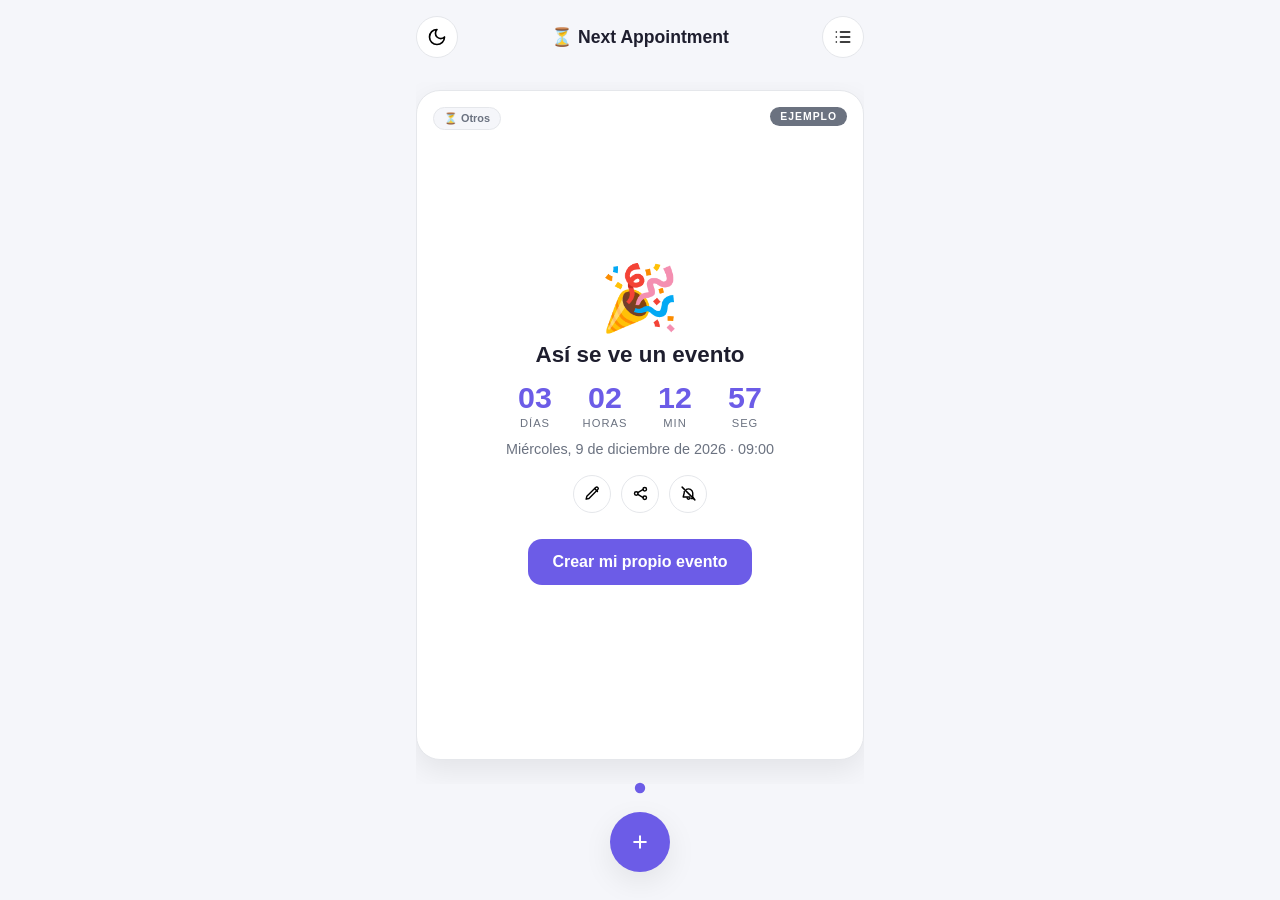
==== commit 632b669e: "Refactor index.html for Next Appointment app Updated HTML structure and styles for the Next Appointm" ====
--- a/index.html
+++ b/index.html
@@ -1,127 +1,314 @@
-<!doctype html>
+<!DOCTYPE html>
 <html lang="es">
 <head>
   <meta charset="UTF-8" />
-  <meta name="viewport" content="width=device-width, initial-scale=1, viewport-fit=cover" />
-  <title>Mesa</title>
-  <meta name="theme-color" content="#20261F" />
+  <meta name="viewport" content="width=device-width, initial-scale=1.0, viewport-fit=cover" />
+  <meta name="theme-color" content="#6c5ce7" />
+  <title>Next Appointment ⏳</title>
   <link rel="manifest" href="manifest.json" />
-  <link rel="apple-touch-icon" href="icon-192.png" />
-  <meta name="apple-mobile-web-app-capable" content="yes" />
-  <meta name="apple-mobile-web-app-status-bar-style" content="black-translucent" />
-  <link rel="preconnect" href="https://fonts.googleapis.com" />
-  <link rel="preconnect" href="https://fonts.gstatic.com" crossorigin />
-  <link href="https://fonts.googleapis.com/css2?family=Fraunces:ital,opsz,wght@0,9..144,400;0,9..144,600;1,9..144,500&family=Inter:wght@400;500;600&family=IBM+Plex+Mono:wght@400;500&display=swap" rel="stylesheet" />
-  <link rel="stylesheet" href="style.css" />
+  <link rel="icon" href="icons/icon-192.png" />
+  <link rel="apple-touch-icon" href="icons/icon-192.png" />
+  <link rel="stylesheet" href="css/styles.css" />
 </head>
 <body>
   <div id="app">
 
-    <!-- Config: primera vez que se abre, pide la URL del Worker y la clave -->
-    <div id="view-config" class="view hidden">
-      <div class="config-box">
-        <h1 class="brand">Mesa<span class="brand-dot">.</span></h1>
-        <p class="muted">Tu cuaderno personal de restaurantes.</p>
-        <label class="field">
-          <span>URL de tu API (Cloudflare Worker)</span>
-          <input type="url" id="cfg-url" placeholder="https://mesa-api.tuusuario.workers.dev" />
-        </label>
-        <label class="field">
-          <span>Clave de acceso</span>
-          <input type="password" id="cfg-key" placeholder="Tu clave privada" />
-        </label>
-        <button class="btn-primary" id="cfg-save">Guardar y entrar</button>
-      </div>
-    </div>
-
-    <!-- Lista -->
-    <div id="view-list" class="view hidden">
+    <!-- ===================== MAIN VIEW ===================== -->
+    <section id="view-main" class="view view-active">
       <header class="topbar">
-        <h1 class="brand">Mesa<span class="brand-dot">.</span></h1>
-        <button class="icon-btn" id="open-settings" aria-label="Ajustes">⚙</button>
+        <button id="btn-theme" class="icon-btn" aria-label="Cambiar tema" data-icon="moon"></button>
+        <h1 class="logo">⏳ Next Appointment</h1>
+        <button id="btn-list" class="icon-btn" aria-label="Ver lista" data-icon="list"></button>
       </header>
 
-      <div id="list-empty" class="empty hidden">
-        <p class="empty-title">Aún no hay ninguna mesa apuntada</p>
-        <p class="muted">Toca “+” cuando vuelvas de tu próximo restaurante.</p>
-      </div>
-
-      <ul id="restaurant-list" class="ticket-list"></ul>
-
-      <button class="fab" id="fab-add" aria-label="Añadir restaurante">+</button>
-    </div>
-
-    <!-- Detalle -->
-    <div id="view-detail" class="view hidden">
+      <div id="event-carousel" class="carousel">
+        <!-- Event cards are injected here by JS -->
+      </div>
+
+      <div id="empty-state" class="empty-state hidden">
+        <div class="empty-icon-circle" data-icon="hourglassEmpty"></div>
+        <p class="empty-title">Nada en el horizonte todavía</p>
+        <p class="empty-subtitle">Crea tu primera cuenta atrás: un viaje, un cumpleaños, lo que sea que estés esperando.</p>
+        <button id="btn-empty-create" class="btn-primary">Crear evento</button>
+      </div>
+
+      <div class="dots" id="carousel-dots"></div>
+
+      <button id="btn-create" class="fab" aria-label="Crear evento" data-icon="plus"></button>
+    </section>
+
+    <!-- ===================== LIST VIEW ===================== -->
+    <section id="view-list" class="view">
       <header class="topbar">
-        <button class="icon-btn" id="back-from-detail" aria-label="Volver">←</button>
+        <button class="icon-btn back-btn icon-only" data-target="view-main" aria-label="Volver" data-icon="arrowLeft"></button>
+        <h1 class="logo">Mis eventos</h1>
         <div class="topbar-actions">
-          <button class="icon-btn" id="edit-restaurant" aria-label="Editar">✎</button>
-          <button class="icon-btn" id="delete-restaurant" aria-label="Eliminar">🗑</button>
+          <button id="btn-open-archived" class="icon-btn" aria-label="Eventos archivados" data-icon="archive"></button>
+          <button id="btn-open-export" class="icon-btn" aria-label="Exportar eventos" data-icon="upload"></button>
+          <button id="btn-open-import" class="icon-btn" aria-label="Importar eventos" data-icon="download"></button>
         </div>
       </header>
 
-      <div id="detail-photos" class="photo-strip"></div>
-
-      <div class="detail-body">
-        <span id="detail-owner-tag" class="owner-tag hidden"></span>
-        <h2 id="detail-name" class="restaurant-name"></h2>
-        <a id="detail-address" class="link-row" target="_blank" rel="noopener"></a>
-        <a id="detail-phone" class="link-row" href="#"></a>
-        <p id="detail-notes" class="notes hidden"></p>
-
-        <div class="divider"></div>
-
-        <h3 class="section-label">Platos</h3>
-        <ul id="dish-list" class="dish-list"></ul>
-        <button class="btn-ghost" id="add-dish">+ Añadir plato</button>
-
-        <div class="divider"></div>
-
-        <h3 class="section-label">Fotos generales (fachada, menú, cuenta…)</h3>
-        <label class="btn-ghost upload-label">
-          + Añadir foto
-          <input type="file" id="photo-input" accept="image/*" capture="environment" multiple hidden />
-        </label>
-        <input type="file" id="dish-photo-input" accept="image/*" capture="environment" multiple hidden />
-      </div>
-    </div>
-
-    <!-- Formulario restaurante (crear/editar) -->
-    <div id="view-form" class="view hidden">
+      <div class="search-row">
+        <span class="search-icon" data-icon="search"></span>
+        <input type="text" id="search-input" class="search-input" placeholder="Buscar evento..." autocomplete="off" />
+        <button id="btn-clear-search" class="search-clear hidden" aria-label="Borrar búsqueda" data-icon="x"></button>
+      </div>
+
+      <div class="sort-bar" id="sort-bar">
+        <button class="sort-chip active" data-sort="date-asc">Próximos primero</button>
+        <button class="sort-chip" data-sort="date-desc">Lejanos primero</button>
+        <button class="sort-chip" data-sort="name">Nombre A-Z</button>
+        <button class="sort-chip" data-sort="created">Recién creados</button>
+      </div>
+
+      <div class="category-filter-bar" id="category-filter-bar"></div>
+
+      <ul id="event-list" class="event-list"></ul>
+
+      <div id="list-empty-state" class="empty-state hidden">
+        <div class="empty-icon-circle empty-icon-circle-muted" id="list-empty-icon" data-icon="hourglassEmpty"></div>
+        <p class="empty-title" id="list-empty-title">Nada en el horizonte todavía</p>
+        <p class="empty-subtitle" id="list-empty-subtitle">No hay eventos creados todavía.</p>
+        <button id="btn-list-empty-action" class="btn-secondary hidden">Ver todas las categorías</button>
+      </div>
+
+      <button id="btn-create-from-list" class="fab" aria-label="Crear evento" data-icon="plus"></button>
+    </section>
+
+    <!-- ===================== CREATE/EDIT VIEW ===================== -->
+    <section id="view-form" class="view">
       <header class="topbar">
-        <button class="icon-btn" id="back-from-form" aria-label="Cancelar">←</button>
-        <h2 id="form-title" class="form-title">Nueva mesa</h2>
-        <button class="icon-btn" id="save-restaurant" aria-label="Guardar">✓</button>
+        <button class="icon-btn back-btn icon-only" data-target="view-main" aria-label="Cancelar" data-icon="arrowLeft"></button>
+        <h1 class="logo" id="form-title">Nuevo evento</h1>
+        <button id="btn-delete-event" class="icon-btn hidden" aria-label="Eliminar" data-icon="trash"></button>
       </header>
-      <div class="detail-body">
-        <label class="field">
-          <span>Nombre *</span>
-          <input type="text" id="form-name" placeholder="Ej. Ca'n Pep" />
-        </label>
-        <label class="field">
-          <span>Dirección</span>
-          <input type="text" id="form-address" placeholder="Calle, ciudad" />
-        </label>
-        <label class="field">
-          <span>Teléfono</span>
-          <input type="tel" id="form-phone" placeholder="Para reservar" />
-        </label>
-        <label class="field">
-          <span>Notas generales</span>
-          <textarea id="form-notes" rows="3" placeholder="Para mi hija: solo arroz con pollo…"></textarea>
-        </label>
-        <label class="field-toggle">
-          <input type="checkbox" id="form-shared" />
-          <span>Compartir con el otro usuario</span>
-        </label>
-      </div>
-    </div>
-
-  </div>
-
-  <div id="toast" class="toast hidden"></div>
-
-  <script src="app.js"></script>
+
+      <form id="event-form" class="event-form">
+        <input type="hidden" id="event-id" />
+
+        <div class="form-group">
+          <label for="event-name">Nombre del evento</label>
+          <input type="text" id="event-name" placeholder="Ej: Viaje a Japón" required maxlength="40" />
+        </div>
+
+        <div class="form-row">
+          <div class="form-group">
+            <label for="event-date">Fecha</label>
+            <input type="date" id="event-date" required />
+          </div>
+          <div class="form-group">
+            <label for="event-time">Hora</label>
+            <input type="time" id="event-time" value="00:00" required />
+          </div>
+        </div>
+
+        <button type="button" id="btn-toggle-advanced" class="advanced-toggle">
+          <span class="advanced-toggle-icon">⚙️</span>
+          <span id="advanced-toggle-label">Más opciones (icono, color, categoría...)</span>
+          <span class="advanced-toggle-chevron" id="advanced-toggle-chevron">▾</span>
+        </button>
+
+        <div id="advanced-fields" class="advanced-fields" hidden>
+
+          <div class="form-group">
+            <label>Icono</label>
+            <div class="emoji-grid" id="emoji-grid"></div>
+            <input type="hidden" id="event-emoji" value="⏳" />
+          </div>
+
+          <div class="form-group">
+            <label>Color de acento</label>
+            <div class="color-grid" id="color-grid"></div>
+            <input type="hidden" id="event-color" value="#6c5ce7" />
+          </div>
+
+          <div class="form-group">
+            <label>Categoría</label>
+            <div class="category-grid" id="category-grid"></div>
+            <input type="hidden" id="event-category" value="other" />
+          </div>
+
+          <div class="form-group">
+            <label class="checkbox-label">
+              <input type="checkbox" id="event-repeat-toggle" />
+              Repetir este evento
+            </label>
+            <div class="repeat-row" id="repeat-row" hidden>
+              <span class="repeat-prefix">Cada</span>
+              <input type="number" id="event-recurrence-interval" min="1" max="999" value="1" inputmode="numeric" />
+              <select id="event-recurrence-unit">
+                <option value="day">día(s)</option>
+                <option value="week">semana(s)</option>
+                <option value="month">mes(es)</option>
+                <option value="year">año(s)</option>
+              </select>
+            </div>
+            <p class="form-hint" id="repeat-hint" hidden>Ej: cada 2 semanas, cada 3 días, cada 1 año (cumpleaños, aniversarios...).</p>
+          </div>
+
+          <div class="form-group">
+            <label>Avisarme antes</label>
+            <div class="notify-row">
+              <div class="notify-field">
+                <input type="number" id="event-notify-days" min="0" max="365" value="0" inputmode="numeric" />
+                <span>días</span>
+              </div>
+              <div class="notify-field">
+                <input type="number" id="event-notify-hours" min="0" max="23" value="0" inputmode="numeric" />
+                <span>horas</span>
+              </div>
+              <div class="notify-field">
+                <input type="number" id="event-notify-minutes" min="0" max="59" value="0" inputmode="numeric" />
+                <span>min</span>
+              </div>
+            </div>
+            <p class="form-hint" id="notify-hint">Déjalo a 0 para no avisar. Necesitas tener la app abierta (o en segundo plano reciente) para recibir el aviso.</p>
+          </div>
+
+        </div>
+
+        <p class="form-hint advanced-collapsed-hint" id="advanced-collapsed-hint">Icono ⏳ · Color morado · Categoría Otros · Sin repetición · Sin aviso — puedes cambiarlo luego editando el evento.</p>
+
+
+        <!-- Live preview -->
+        <div class="form-group">
+          <label>Vista previa</label>
+          <div id="preview-card" class="event-card preview-card">
+            <div class="card-emoji" id="preview-emoji">⏳</div>
+            <div class="card-name" id="preview-name">Nombre del evento</div>
+            <div class="card-countdown" id="preview-countdown">--d --h --m --s</div>
+            <div class="card-date" id="preview-date">Selecciona una fecha</div>
+          </div>
+        </div>
+
+        <button type="submit" class="btn-primary btn-block">Guardar evento</button>
+      </form>
+    </section>
+
+    <!-- ===================== CELEBRATION VIEW ===================== -->
+    <section id="view-celebration" class="view">
+      <div class="celebration-content">
+        <div id="celebration-emoji" class="celebration-emoji">🎉</div>
+        <h1 id="celebration-title">¡Ya llegó el día!</h1>
+        <p id="celebration-name" class="celebration-name"></p>
+        <div class="confetti" id="confetti"></div>
+        <button class="icon-btn back-btn" data-target="view-main">Volver al inicio</button>
+      </div>
+    </section>
+
+    <!-- ===================== ARCHIVED VIEW ===================== -->
+    <section id="view-archived" class="view">
+      <header class="topbar">
+        <button class="icon-btn back-btn icon-only" data-target="view-list" aria-label="Volver" data-icon="arrowLeft"></button>
+        <h1 class="logo">Archivados</h1>
+        <span class="icon-btn placeholder"></span>
+      </header>
+
+      <p class="form-hint archived-hint">Los eventos pasados se archivan automáticamente a las 24h y se eliminan a los 30 días de archivados.</p>
+
+      <ul id="archived-list" class="event-list"></ul>
+
+      <div id="archived-empty-state" class="empty-state hidden">
+        <div class="empty-icon-circle empty-icon-circle-muted" data-icon="archive"></div>
+        <p class="empty-title">No hay eventos archivados</p>
+        <p class="empty-subtitle">Aquí aparecerán los eventos pasados que se archiven automáticamente.</p>
+      </div>
+    </section>
+
+  </div>
+
+  <!-- ===================== EXPORT MODAL ===================== -->
+  <div id="modal-export" class="modal-overlay hidden">
+    <div class="modal-card">
+      <h2>Exportar eventos</h2>
+      <p class="modal-hint">Guarda una copia de seguridad de todos tus eventos activos. Puedes importarla en otro dispositivo o en la misma app si reinstalaras.</p>
+      <p id="export-count" class="modal-hint"></p>
+      <div class="modal-actions modal-actions-col">
+        <button id="btn-export-download" class="btn-primary">⬇️ Descargar como archivo .json</button>
+        <button id="btn-export-clipboard" class="btn-secondary">📋 Copiar JSON al portapapeles</button>
+        <button id="btn-export-close" class="btn-secondary">Cerrar</button>
+      </div>
+    </div>
+  </div>
+
+  <!-- ===================== PASTE-TO-IMPORT MODAL ===================== -->
+  <div id="modal-paste-import" class="modal-overlay hidden">
+    <div class="modal-card">
+      <h2>Importar eventos</h2>
+      <p class="modal-hint">Pega aquí el enlace o código de un evento compartido, o el JSON de una exportación completa.</p>
+      <textarea id="paste-import-input" class="paste-import-textarea" placeholder="https://...?import=... · código · o JSON de exportación" rows="4"></textarea>
+      <p id="paste-import-error" class="paste-import-error hidden">No hemos podido leer ese contenido. Comprueba que esté completo.</p>
+      <div class="modal-actions">
+        <button id="btn-paste-import-file" class="btn-secondary">📂 Abrir archivo .json</button>
+        <input type="file" id="import-file-input" accept=".json,application/json" class="hidden" />
+      </div>
+      <div class="modal-actions">
+        <button id="btn-paste-import-cancel" class="btn-secondary">Cancelar</button>
+        <button id="btn-paste-import-confirm" class="btn-primary">Importar</button>
+      </div>
+    </div>
+  </div>
+
+  <!-- ===================== BULK JSON IMPORT MODAL ===================== -->
+  <div id="modal-import-json" class="modal-overlay hidden">
+    <div class="modal-card">
+      <h2>Importar copia de seguridad</h2>
+      <p id="import-json-summary" class="modal-hint"></p>
+      <p class="modal-hint">Los eventos con el mismo ID ya existente se omitirán para no crear duplicados.</p>
+      <div class="modal-actions">
+        <button id="btn-import-json-cancel" class="btn-secondary">Cancelar</button>
+        <button id="btn-import-json-accept" class="btn-primary">Importar todos</button>
+      </div>
+    </div>
+  </div>
+
+  <!-- ===================== IMPORT MODAL ===================== -->
+  <div id="modal-import" class="modal-overlay hidden">
+    <div class="modal-card">
+      <div class="modal-emoji" id="import-emoji">⏳</div>
+      <h2 id="import-title">Evento compartido</h2>
+      <p id="import-name" class="modal-name"></p>
+      <p id="import-date" class="modal-date"></p>
+      <div class="modal-actions">
+        <button id="btn-import-cancel" class="btn-secondary">Descartar</button>
+        <button id="btn-import-accept" class="btn-primary">Añadir a mis eventos</button>
+      </div>
+    </div>
+  </div>
+
+  <!-- ===================== SHARE MODAL ===================== -->
+  <div id="modal-share" class="modal-overlay hidden">
+    <div class="modal-card">
+      <h2>Compartir evento</h2>
+      <p class="modal-hint">Cualquier persona que abra este enlace podrá añadir una copia del evento a su propia lista. Si la otra persona tiene la app instalada en iPhone, el enlace puede abrirse en Safari en vez de en la app: puede copiarlo y pegarlo en "Importar evento" dentro de la app para tenerlo ahí también.</p>
+      <div class="share-link-row">
+        <input type="text" id="share-link-input" readonly />
+        <button id="btn-copy-link" class="btn-primary">Copiar</button>
+      </div>
+      <div class="modal-actions">
+        <button id="btn-share-native" class="btn-secondary hidden">Compartir…</button>
+        <button id="btn-share-close" class="btn-secondary">Cerrar</button>
+      </div>
+    </div>
+  </div>
+
+  <!-- ===================== MISSED RECURRING EVENTS BANNER ===================== -->
+  <div id="modal-missed-recurring" class="modal-overlay hidden">
+    <div class="modal-card">
+      <h2>Mientras no abrías la app…</h2>
+      <p class="modal-hint">Llegó el día de estos eventos recurrentes:</p>
+      <ul id="missed-recurring-list" class="missed-recurring-list"></ul>
+      <div class="modal-actions">
+        <button id="btn-missed-recurring-close" class="btn-primary">Entendido</button>
+      </div>
+    </div>
+  </div>
+
+  <script src="js/icons.js"></script>
+  <script src="js/storage.js"></script>
+  <script src="js/countdown.js"></script>
+  <script src="js/ui.js"></script>
+  <script src="js/app.js"></script>
 </body>
 </html>
--- a/css/styles.css
+++ b/css/styles.css
@@ -0,0 +1,1251 @@
+/* =========================================
+   Next Appointment — Estilos
+   ========================================= */
+
+:root {
+  --accent: #6c5ce7;
+  --bg: #f5f6fa;
+  --bg-card: #ffffff;
+  --text: #1e1e2e;
+  --text-muted: #6b7280;
+  --border: #e5e7eb;
+  --shadow: 0 10px 30px rgba(0, 0, 0, 0.08);
+  --radius: 24px;
+  --radius-sm: 14px;
+  --transition: 0.25s ease;
+}
+
+[data-theme="dark"] {
+  --bg: #0f1117;
+  --bg-card: #1a1d29;
+  --text: #f5f6fa;
+  --text-muted: #9ca3af;
+  --border: #2a2d3a;
+  --shadow: 0 10px 30px rgba(0, 0, 0, 0.4);
+}
+
+* {
+  box-sizing: border-box;
+  margin: 0;
+  padding: 0;
+  -webkit-tap-highlight-color: transparent;
+}
+
+html {
+  height: 100%;
+  /* Evita el zoom accidental por doble-tap en iOS/Android, manteniendo
+     accesible el zoom intencional de accesibilidad del sistema operativo
+     (que no depende de touch-action ni del viewport meta tag). */
+  touch-action: manipulation;
+}
+
+body {
+  height: 100%;
+  min-height: 100vh;
+  min-height: 100dvh;
+  font-family: -apple-system, BlinkMacSystemFont, "Segoe UI", Roboto, Helvetica, Arial, sans-serif;
+  background: var(--bg);
+  color: var(--text);
+  transition: background var(--transition), color var(--transition);
+  overflow-x: hidden;
+}
+
+#app {
+  max-width: 480px;
+  width: 100%;
+  margin: 0 auto;
+  height: 100vh;
+  height: 100dvh;
+  position: relative;
+  display: flex;
+  flex-direction: column;
+  overflow: hidden;
+}
+
+/* ===== Views ===== */
+.view {
+  display: none;
+  flex-direction: column;
+  height: 100%;
+  width: 100%;
+  overflow-y: auto;
+  -webkit-overflow-scrolling: touch;
+  padding: 16px;
+  padding-top: max(16px, env(safe-area-inset-top));
+  padding-bottom: max(100px, calc(env(safe-area-inset-bottom) + 90px));
+  padding-left: max(16px, env(safe-area-inset-left));
+  padding-right: max(16px, env(safe-area-inset-right));
+  box-sizing: border-box;
+}
+
+.view-active {
+  display: flex;
+}
+
+@keyframes fadeIn {
+  from { opacity: 0; transform: translateY(8px); }
+  to { opacity: 1; transform: translateY(0); }
+}
+
+/* ===== Topbar ===== */
+.topbar {
+  display: flex;
+  align-items: center;
+  justify-content: space-between;
+  margin-bottom: 24px;
+}
+
+.logo {
+  font-size: 1.1rem;
+  font-weight: 700;
+  text-align: center;
+  flex: 1;
+}
+
+.topbar-actions {
+  display: flex;
+  gap: 8px;
+}
+
+.icon-btn {
+  background: var(--bg-card);
+  border: 1px solid var(--border);
+  border-radius: 50%;
+  width: 42px;
+  height: 42px;
+  font-size: 1.1rem;
+  display: flex;
+  align-items: center;
+  justify-content: center;
+  cursor: pointer;
+  transition: transform var(--transition), background var(--transition);
+  flex-shrink: 0;
+}
+
+.icon-btn:active {
+  transform: scale(0.92);
+}
+
+.icon-btn.placeholder {
+  visibility: hidden;
+}
+
+.back-btn {
+  color: var(--text);
+}
+
+/* Cuando el back-btn solo contiene un icono (sin texto), vuelve a ser circular */
+.back-btn.icon-only {
+  width: 42px;
+  padding: 0;
+}
+
+/* SVG inline dentro de botones de icono: tamaño y color consistentes */
+.icon-svg-wrap {
+  display: flex;
+  align-items: center;
+  justify-content: center;
+}
+
+.icon-svg-wrap svg {
+  width: 20px;
+  height: 20px;
+  display: block;
+}
+
+.fab .icon-svg-wrap svg {
+  width: 26px;
+  height: 26px;
+}
+
+.card-actions .icon-svg-wrap svg {
+  width: 17px;
+  height: 17px;
+}
+
+/* ===== Carousel / Cards ===== */
+.carousel {
+  display: flex;
+  gap: 16px;
+  overflow-x: auto;
+  scroll-snap-type: x mandatory;
+  scrollbar-width: none;
+  padding: 8px 0 24px;
+  flex: 1;
+  min-height: 0;
+  touch-action: pan-x;
+  align-items: stretch;
+  -webkit-overflow-scrolling: touch;
+}
+
+.carousel::-webkit-scrollbar {
+  display: none;
+}
+
+.event-card {
+  scroll-snap-align: center;
+  scroll-snap-stop: always;
+  min-width: 100%;
+  flex-shrink: 0;
+  background: var(--bg-card);
+  border-radius: var(--radius);
+  box-shadow: var(--shadow);
+  padding: clamp(20px, 6vh, 40px) clamp(16px, 6vw, 28px);
+  display: flex;
+  flex-direction: column;
+  align-items: center;
+  justify-content: center;
+  text-align: center;
+  gap: clamp(8px, 2vh, 12px);
+  border: 1px solid var(--border);
+  position: relative;
+}
+
+.event-card.elapsed {
+  border: 2px solid var(--accent-color, var(--accent));
+}
+
+.card-emoji {
+  font-size: clamp(2.5rem, 10vh, 4rem);
+  line-height: 1;
+}
+
+.card-name {
+  font-size: clamp(1.1rem, 5vw, 1.4rem);
+  font-weight: 700;
+}
+
+.card-countdown {
+  font-size: clamp(1.4rem, 6vw, 2rem);
+  font-weight: 800;
+  font-variant-numeric: tabular-nums;
+  color: var(--accent-color, var(--accent));
+  letter-spacing: 1px;
+}
+
+.card-countdown-units {
+  display: flex;
+  gap: clamp(6px, 2vw, 14px);
+  justify-content: center;
+}
+
+.countdown-unit {
+  display: flex;
+  flex-direction: column;
+  align-items: center;
+  min-width: clamp(42px, 12vw, 56px);
+}
+
+.countdown-value {
+  font-size: clamp(1.3rem, 6vw, 1.9rem);
+  font-weight: 800;
+  font-variant-numeric: tabular-nums;
+  color: var(--accent-color, var(--accent));
+}
+
+.countdown-label {
+  font-size: 0.7rem;
+  text-transform: uppercase;
+  letter-spacing: 1px;
+  color: var(--text-muted);
+  margin-top: 2px;
+}
+
+.card-date {
+  color: var(--text-muted);
+  font-size: 0.9rem;
+}
+
+.card-badge {
+  position: absolute;
+  top: 16px;
+  right: 16px;
+  background: var(--accent-color, var(--accent));
+  color: #fff;
+  font-size: 0.65rem;
+  font-weight: 700;
+  padding: 4px 10px;
+  border-radius: 999px;
+  text-transform: uppercase;
+  letter-spacing: 1px;
+}
+
+.card-actions {
+  display: flex;
+  gap: 10px;
+  margin-top: 6px;
+}
+
+.card-actions .icon-btn {
+  width: 38px;
+  height: 38px;
+  font-size: 1rem;
+}
+
+.card-example-badge {
+  background: var(--text-muted);
+}
+
+.card-own-event-btn {
+  margin-top: 14px;
+  font-size: 0.85rem;
+  padding: 10px 20px;
+}
+
+/* ===== Dots ===== */
+.dots {
+  display: flex;
+  justify-content: center;
+  gap: 8px;
+  margin-bottom: 8px;
+}
+
+.dot {
+  width: 8px;
+  height: 8px;
+  border-radius: 50%;
+  background: var(--border);
+  transition: background var(--transition), transform var(--transition);
+}
+
+.dot.active {
+  background: var(--accent);
+  transform: scale(1.3);
+}
+
+/* ===== Empty state ===== */
+.empty-state {
+  flex: 1;
+  display: flex;
+  flex-direction: column;
+  align-items: center;
+  justify-content: center;
+  gap: 6px;
+  text-align: center;
+  color: var(--text-muted);
+  padding: 24px;
+}
+
+.empty-state.hidden {
+  display: none;
+}
+
+.empty-icon-circle {
+  width: 72px;
+  height: 72px;
+  border-radius: 50%;
+  background: color-mix(in srgb, var(--accent) 15%, transparent);
+  color: var(--accent);
+  display: flex;
+  align-items: center;
+  justify-content: center;
+  margin-bottom: 10px;
+}
+
+.empty-icon-circle svg {
+  width: 32px;
+  height: 32px;
+}
+
+.empty-icon-circle-muted {
+  background: var(--bg-card);
+  color: var(--text-muted);
+}
+
+.empty-title {
+  font-size: 1.05rem;
+  font-weight: 700;
+  color: var(--text);
+}
+
+.empty-subtitle {
+  font-size: 0.88rem;
+  color: var(--text-muted);
+  max-width: 280px;
+  line-height: 1.4;
+  margin-bottom: 8px;
+}
+
+.empty-state .btn-primary,
+.empty-state .btn-secondary {
+  margin-top: 4px;
+}
+
+/* ===== FAB ===== */
+.fab {
+  position: fixed;
+  bottom: max(28px, calc(env(safe-area-inset-bottom) + 16px));
+  left: 50%;
+  transform: translateX(-50%);
+  width: 60px;
+  height: 60px;
+  border-radius: 50%;
+  background: var(--accent);
+  color: #fff;
+  border: none;
+  font-size: 1.8rem;
+  box-shadow: var(--shadow);
+  cursor: pointer;
+  display: flex;
+  align-items: center;
+  justify-content: center;
+  transition: transform var(--transition);
+  z-index: 10;
+}
+
+.fab:active {
+  transform: translateX(-50%) scale(0.92);
+}
+
+/* ===== Buttons ===== */
+.btn-primary {
+  background: var(--accent);
+  color: #fff;
+  border: none;
+  border-radius: var(--radius-sm);
+  padding: 14px 24px;
+  font-size: 1rem;
+  font-weight: 700;
+  cursor: pointer;
+  transition: transform var(--transition), opacity var(--transition);
+}
+
+.btn-primary:active {
+  transform: scale(0.97);
+}
+
+.btn-block {
+  width: 100%;
+}
+
+/* ===== List view ===== */
+.event-list {
+  list-style: none;
+  display: flex;
+  flex-direction: column;
+  gap: 12px;
+  flex: 1;
+}
+
+.event-list-item {
+  background: var(--bg-card);
+  border: 1px solid var(--border);
+  border-radius: var(--radius-sm);
+  padding: 16px;
+  display: flex;
+  align-items: center;
+  gap: 14px;
+  cursor: pointer;
+  transition: transform var(--transition);
+}
+
+.event-list-item:active {
+  transform: scale(0.98);
+}
+
+.event-list-emoji {
+  font-size: 2rem;
+  width: 48px;
+  height: 48px;
+  display: flex;
+  align-items: center;
+  justify-content: center;
+  border-radius: 12px;
+  flex-shrink: 0;
+}
+
+.event-list-info {
+  flex: 1;
+  min-width: 0;
+}
+
+.event-list-name {
+  font-weight: 700;
+  font-size: 1rem;
+  white-space: nowrap;
+  overflow: hidden;
+  text-overflow: ellipsis;
+}
+
+.event-list-date {
+  font-size: 0.85rem;
+  color: var(--text-muted);
+}
+
+.event-list-countdown {
+  font-size: 0.85rem;
+  font-weight: 700;
+  text-align: right;
+  flex-shrink: 0;
+  color: var(--accent-color, var(--accent));
+}
+
+/* ===== Form ===== */
+.event-form {
+  display: flex;
+  flex-direction: column;
+  gap: 18px;
+}
+
+.form-group {
+  display: flex;
+  flex-direction: column;
+  gap: 8px;
+}
+
+.form-row {
+  display: flex;
+  gap: 12px;
+}
+
+/* ===== Advanced fields toggle (modo rápido de creación) ===== */
+.advanced-toggle {
+  display: flex;
+  align-items: center;
+  justify-content: center;
+  gap: 8px;
+  background: transparent;
+  border: none;
+  color: var(--accent);
+  font-size: 0.9rem;
+  font-weight: 600;
+  padding: 10px 0;
+  cursor: pointer;
+}
+
+.advanced-toggle-icon {
+  font-size: 0.95rem;
+}
+
+.advanced-toggle-chevron {
+  font-size: 0.75rem;
+  transition: transform var(--transition);
+}
+
+.advanced-toggle[aria-expanded="true"] .advanced-toggle-chevron {
+  transform: rotate(180deg);
+}
+
+.advanced-fields {
+  display: flex;
+  flex-direction: column;
+  gap: 18px;
+}
+
+.advanced-fields[hidden] {
+  display: none;
+}
+
+.advanced-collapsed-hint {
+  text-align: center;
+}
+
+.advanced-collapsed-hint[hidden] {
+  display: none;
+}
+
+.form-row .form-group {
+  flex: 1;
+}
+
+label {
+  font-size: 0.85rem;
+  font-weight: 600;
+  color: var(--text-muted);
+}
+
+input[type="text"],
+input[type="date"],
+input[type="time"] {
+  background: var(--bg-card);
+  border: 1px solid var(--border);
+  border-radius: var(--radius-sm);
+  padding: 12px 14px;
+  font-size: 1rem;
+  color: var(--text);
+  width: 100%;
+}
+
+select {
+  background: var(--bg-card);
+  border: 1px solid var(--border);
+  border-radius: var(--radius-sm);
+  padding: 12px 14px;
+  font-size: 1rem;
+  color: var(--text);
+  width: 100%;
+  appearance: none;
+  -webkit-appearance: none;
+  background-image: linear-gradient(45deg, transparent 50%, var(--text-muted) 50%), linear-gradient(135deg, var(--text-muted) 50%, transparent 50%);
+  background-position: calc(100% - 20px) center, calc(100% - 15px) center;
+  background-size: 5px 5px, 5px 5px;
+  background-repeat: no-repeat;
+}
+
+input:focus, select:focus {
+  outline: 2px solid var(--accent);
+}
+
+/* ===== Repeat row (cantidad + unidad, estilo alarma) ===== */
+.repeat-row {
+  display: flex;
+  align-items: center;
+  gap: 10px;
+  margin-top: 10px;
+}
+
+.repeat-row[hidden] {
+  display: none;
+}
+
+.repeat-prefix {
+  font-size: 0.9rem;
+  color: var(--text-muted);
+  flex-shrink: 0;
+}
+
+.repeat-row input[type="number"] {
+  width: 64px;
+  flex-shrink: 0;
+  background: var(--bg-card);
+  border: 1px solid var(--border);
+  border-radius: var(--radius-sm);
+  padding: 12px 10px;
+  font-size: 1rem;
+  color: var(--text);
+  text-align: center;
+  font-variant-numeric: tabular-nums;
+  -moz-appearance: textfield;
+}
+
+.repeat-row input[type="number"]::-webkit-outer-spin-button,
+.repeat-row input[type="number"]::-webkit-inner-spin-button {
+  -webkit-appearance: none;
+  margin: 0;
+}
+
+.repeat-row select {
+  flex: 1;
+}
+
+.checkbox-group {
+  flex-direction: row;
+  align-items: center;
+}
+
+.checkbox-label {
+  display: flex;
+  align-items: center;
+  gap: 10px;
+  font-size: 0.9rem;
+  color: var(--text);
+  cursor: pointer;
+}
+
+.checkbox-label input {
+  width: 18px;
+  height: 18px;
+}
+
+/* ===== Emoji / Color grids ===== */
+.emoji-grid, .color-grid {
+  display: grid;
+  grid-template-columns: repeat(8, 1fr);
+  gap: 8px;
+}
+
+.emoji-option, .color-option {
+  width: 100%;
+  aspect-ratio: 1;
+  border-radius: 12px;
+  border: 2px solid var(--border);
+  background: var(--bg-card);
+  font-size: 1.3rem;
+  display: flex;
+  align-items: center;
+  justify-content: center;
+  cursor: pointer;
+  transition: border-color var(--transition), transform var(--transition);
+}
+
+.emoji-option.selected, .color-option.selected {
+  border-color: var(--accent);
+  transform: scale(1.1);
+}
+
+.color-option {
+  border: 2px solid transparent;
+}
+
+.color-option.selected {
+  border-color: var(--text);
+}
+
+/* ===== Category grid (form) ===== */
+.category-grid {
+  display: grid;
+  grid-template-columns: repeat(auto-fill, minmax(90px, 1fr));
+  gap: 8px;
+}
+
+.category-option {
+  display: flex;
+  flex-direction: column;
+  align-items: center;
+  gap: 4px;
+  padding: 10px 6px;
+  border-radius: 12px;
+  border: 2px solid var(--border);
+  background: var(--bg-card);
+  color: var(--text);
+  cursor: pointer;
+  transition: border-color var(--transition), transform var(--transition);
+  font-size: 0.75rem;
+  font-weight: 600;
+}
+
+.category-option .category-emoji {
+  font-size: 1.3rem;
+}
+
+.category-option.selected {
+  border-color: var(--accent);
+  transform: scale(1.04);
+}
+
+/* ===== Category filter bar (list view) ===== */
+.category-filter-bar {
+  display: flex;
+  align-items: center;
+  gap: 8px;
+  overflow-x: auto;
+  overflow-y: hidden;
+  scrollbar-width: none;
+  margin-bottom: 16px;
+  flex-shrink: 0;
+  height: 38px;
+}
+
+.category-filter-bar::-webkit-scrollbar {
+  display: none;
+}
+
+.category-chip {
+  flex-shrink: 0;
+  background: var(--bg-card);
+  border: 1px solid var(--border);
+  border-radius: 999px;
+  padding: 7px 16px;
+  font-size: 0.8rem;
+  font-weight: 600;
+  color: var(--text-muted);
+  cursor: pointer;
+  transition: background var(--transition), color var(--transition), border-color var(--transition);
+  white-space: nowrap;
+  box-sizing: border-box;
+  line-height: 1.3;
+}
+
+.category-chip.active {
+  background: var(--text);
+  border-color: var(--text);
+  color: var(--bg);
+}
+
+/* ===== Category badge on card ===== */
+.card-category-badge {
+  position: absolute;
+  top: 16px;
+  left: 16px;
+  background: var(--bg);
+  color: var(--text-muted);
+  font-size: 0.68rem;
+  font-weight: 600;
+  padding: 4px 10px;
+  border-radius: 999px;
+  border: 1px solid var(--border);
+}
+
+/* ===== Category tag in list item ===== */
+.event-list-category {
+  font-size: 0.75rem;
+  color: var(--text-muted);
+}
+
+/* ===== Preview card ===== */
+.preview-card {
+  padding: 24px;
+  gap: 6px;
+}
+
+.preview-card .card-emoji {
+  font-size: 2.5rem;
+}
+
+.preview-card .card-name {
+  font-size: 1.1rem;
+}
+
+.preview-card .card-countdown {
+  font-size: 1.3rem;
+}
+
+/* ===== Celebration ===== */
+#view-celebration {
+  align-items: center;
+  justify-content: center;
+  overflow: hidden;
+  position: relative;
+}
+
+.celebration-content {
+  display: flex;
+  flex-direction: column;
+  align-items: center;
+  gap: 16px;
+  text-align: center;
+  position: relative;
+  z-index: 1;
+  flex: 1;
+  justify-content: center;
+}
+
+.celebration-emoji {
+  font-size: clamp(3rem, 12vh, 5rem);
+  animation: bounce 1s infinite;
+}
+
+@keyframes bounce {
+  0%, 100% { transform: translateY(0); }
+  50% { transform: translateY(-20px); }
+}
+
+.celebration-name {
+  font-size: 1.2rem;
+  color: var(--text-muted);
+}
+
+.confetti {
+  position: absolute;
+  inset: 0;
+  pointer-events: none;
+  overflow: hidden;
+  z-index: 0;
+}
+
+.confetti-piece {
+  position: absolute;
+  top: -10px;
+  width: 8px;
+  height: 16px;
+  opacity: 0.9;
+  animation: fall linear forwards;
+}
+
+@keyframes fall {
+  to {
+    transform: translateY(110vh) rotate(720deg);
+    opacity: 0;
+  }
+}
+
+.hidden {
+  display: none !important;
+}
+
+.view-slide-in-right {
+  animation: slideInFromRight 0.32s cubic-bezier(0.4, 0, 0.2, 1);
+}
+
+.view-slide-in-left {
+  animation: slideInFromLeft 0.32s cubic-bezier(0.4, 0, 0.2, 1);
+}
+
+@keyframes slideInFromRight {
+  from { transform: translateX(24px); opacity: 0; }
+  to { transform: translateX(0); opacity: 1; }
+}
+
+@keyframes slideInFromLeft {
+  from { transform: translateX(-24px); opacity: 0; }
+  to { transform: translateX(0); opacity: 1; }
+}
+
+/* ===== Search bar (list view) ===== */
+.search-row {
+  display: flex;
+  align-items: center;
+  gap: 8px;
+  background: var(--bg-card);
+  border: 1px solid var(--border);
+  border-radius: var(--radius-sm);
+  padding: 10px 14px;
+  margin-bottom: 14px;
+  flex-shrink: 0;
+  min-height: 42px;
+  box-sizing: border-box;
+}
+
+.search-icon {
+  display: flex;
+  align-items: center;
+  justify-content: center;
+  color: var(--text-muted);
+  flex-shrink: 0;
+}
+
+.search-icon svg {
+  width: 17px;
+  height: 17px;
+  display: block;
+}
+
+.search-input {
+  flex: 1;
+  border: none;
+  background: transparent;
+  font-size: 0.95rem;
+  color: var(--text);
+  min-width: 0;
+}
+
+.search-input:focus {
+  outline: none;
+}
+
+.search-input::placeholder {
+  color: var(--text-muted);
+}
+
+.search-clear {
+  background: none;
+  border: none;
+  color: var(--text-muted);
+  cursor: pointer;
+  display: flex;
+  align-items: center;
+  justify-content: center;
+  flex-shrink: 0;
+  padding: 2px;
+}
+
+.search-clear svg {
+  width: 15px;
+  height: 15px;
+  display: block;
+}
+
+.search-clear.hidden {
+  display: none;
+}
+
+/* ===== Sort bar (list view) ===== */
+.sort-bar {
+  display: flex;
+  align-items: center;
+  gap: 8px;
+  overflow-x: auto;
+  overflow-y: hidden;
+  scrollbar-width: none;
+  margin-bottom: 12px;
+  flex-shrink: 0;
+  height: 38px;
+}
+
+.sort-bar::-webkit-scrollbar {
+  display: none;
+}
+
+.sort-chip {
+  flex-shrink: 0;
+  background: var(--bg-card);
+  border: 1px solid var(--border);
+  border-radius: 999px;
+  padding: 7px 16px;
+  font-size: 0.8rem;
+  font-weight: 600;
+  color: var(--text-muted);
+  cursor: pointer;
+  transition: background var(--transition), color var(--transition), border-color var(--transition);
+  white-space: nowrap;
+  box-sizing: border-box;
+  line-height: 1.3;
+}
+
+.sort-chip.active {
+  background: var(--accent);
+  border-color: var(--accent);
+  color: #fff;
+}
+
+/* ===== Form hint ===== */
+.form-hint {
+  font-size: 0.78rem;
+  color: var(--text-muted);
+  font-weight: 400;
+  margin-top: -2px;
+}
+
+.archived-hint {
+  margin-bottom: 18px;
+  margin-top: -4px;
+}
+
+.archived-list-item {
+  opacity: 0.85;
+}
+
+.archived-restore-btn {
+  flex-shrink: 0;
+  background: var(--bg-card);
+  border: 1px solid var(--border);
+  border-radius: 50%;
+  width: 36px;
+  height: 36px;
+  display: flex;
+  align-items: center;
+  justify-content: center;
+  cursor: pointer;
+  color: var(--text);
+}
+
+.archived-restore-btn svg {
+  width: 16px;
+  height: 16px;
+}
+
+.notify-row {
+  display: flex;
+  gap: 10px;
+}
+
+.notify-field {
+  flex: 1;
+  display: flex;
+  flex-direction: column;
+  align-items: center;
+  gap: 4px;
+  background: var(--bg-card);
+  border: 1px solid var(--border);
+  border-radius: var(--radius-sm);
+  padding: 10px 6px;
+}
+
+.notify-field input[type="number"] {
+  width: 100%;
+  text-align: center;
+  border: none;
+  background: transparent;
+  color: var(--text);
+  font-size: 1.2rem;
+  font-weight: 700;
+  font-variant-numeric: tabular-nums;
+  -moz-appearance: textfield;
+}
+
+.notify-field input[type="number"]::-webkit-outer-spin-button,
+.notify-field input[type="number"]::-webkit-inner-spin-button {
+  -webkit-appearance: none;
+  margin: 0;
+}
+
+.notify-field input:focus {
+  outline: none;
+}
+
+.notify-field span {
+  font-size: 0.7rem;
+  color: var(--text-muted);
+  text-transform: uppercase;
+  letter-spacing: 0.5px;
+}
+
+/* ===== Secondary button ===== */
+.btn-secondary {
+  background: transparent;
+  color: var(--text);
+  border: 1px solid var(--border);
+  border-radius: var(--radius-sm);
+  padding: 14px 24px;
+  font-size: 1rem;
+  font-weight: 700;
+  cursor: pointer;
+  transition: transform var(--transition), background var(--transition);
+}
+
+.btn-secondary:active {
+  transform: scale(0.97);
+}
+
+/* ===== Modals ===== */
+.modal-overlay {
+  position: fixed;
+  inset: 0;
+  background: rgba(0, 0, 0, 0.5);
+  display: flex;
+  align-items: center;
+  justify-content: center;
+  z-index: 100;
+  padding: 20px;
+  animation: fadeIn 0.2s ease;
+}
+
+.modal-overlay.hidden {
+  display: none !important;
+}
+
+.modal-card {
+  background: var(--bg-card);
+  border-radius: var(--radius);
+  padding: 28px;
+  max-width: 400px;
+  width: 100%;
+  max-height: 90vh;
+  max-height: 90dvh;
+  overflow-y: auto;
+  text-align: center;
+  box-shadow: var(--shadow);
+  display: flex;
+  flex-direction: column;
+  gap: 12px;
+}
+
+.modal-emoji {
+  font-size: 3rem;
+}
+
+.modal-name {
+  font-size: 1.1rem;
+  font-weight: 700;
+}
+
+.modal-date, .modal-hint {
+  color: var(--text-muted);
+  font-size: 0.9rem;
+}
+
+.modal-actions {
+  display: flex;
+  gap: 10px;
+  margin-top: 8px;
+}
+
+.modal-actions button {
+  flex: 1;
+}
+
+/* ===== Missed recurring events banner ===== */
+.missed-recurring-list {
+  list-style: none;
+  display: flex;
+  flex-direction: column;
+  gap: 0;
+  width: 100%;
+  text-align: left;
+}
+
+.missed-recurring-item {
+  display: flex;
+  align-items: center;
+  gap: 10px;
+  padding: 10px 0;
+  border-top: 1px solid var(--border);
+}
+
+.missed-recurring-item:first-child {
+  border-top: none;
+}
+
+.missed-recurring-emoji {
+  font-size: 1.4rem;
+  flex-shrink: 0;
+}
+
+.missed-recurring-info {
+  flex: 1;
+}
+
+.missed-recurring-name {
+  font-size: 0.9rem;
+  font-weight: 600;
+  color: var(--text);
+}
+
+.missed-recurring-date {
+  font-size: 0.8rem;
+  color: var(--text-muted);
+}
+
+.share-link-row {
+  display: flex;
+  gap: 8px;
+}
+
+.share-link-row input {
+  flex: 1;
+  background: var(--bg);
+  border: 1px solid var(--border);
+  border-radius: var(--radius-sm);
+  padding: 10px 12px;
+  font-size: 0.85rem;
+  color: var(--text);
+  min-width: 0;
+}
+
+.share-link-row button {
+  flex-shrink: 0;
+  padding: 10px 16px;
+  font-size: 0.85rem;
+}
+
+/* ===== Paste-to-import modal ===== */
+.paste-import-textarea {
+  width: 100%;
+  background: var(--bg);
+  border: 1px solid var(--border);
+  border-radius: var(--radius-sm);
+  padding: 12px 14px;
+  font-size: 0.9rem;
+  color: var(--text);
+  font-family: inherit;
+  resize: vertical;
+  min-height: 70px;
+}
+
+.paste-import-textarea:focus {
+  outline: 2px solid var(--accent);
+}
+
+.paste-import-error {
+  font-size: 0.82rem;
+  color: #e74c3c;
+  text-align: left;
+}
+
+.paste-import-error.hidden {
+  display: none;
+}
+
+/* ===== Notification bell on card ===== */
+.card-actions .icon-btn.notify-active {
+  background: var(--accent);
+  color: #fff;
+  border-color: var(--accent);
+}
+
+/* ===== Export modal — botones en columna ===== */
+.modal-actions-col {
+  display: flex;
+  flex-direction: column;
+  gap: 10px;
+  margin-top: 8px;
+}
+
+.modal-actions-col button {
+  width: 100%;
+}
+
+/* ===== File input oculto (activado por botón) ===== */
+input[type="file"].hidden {
+  display: none;
+}
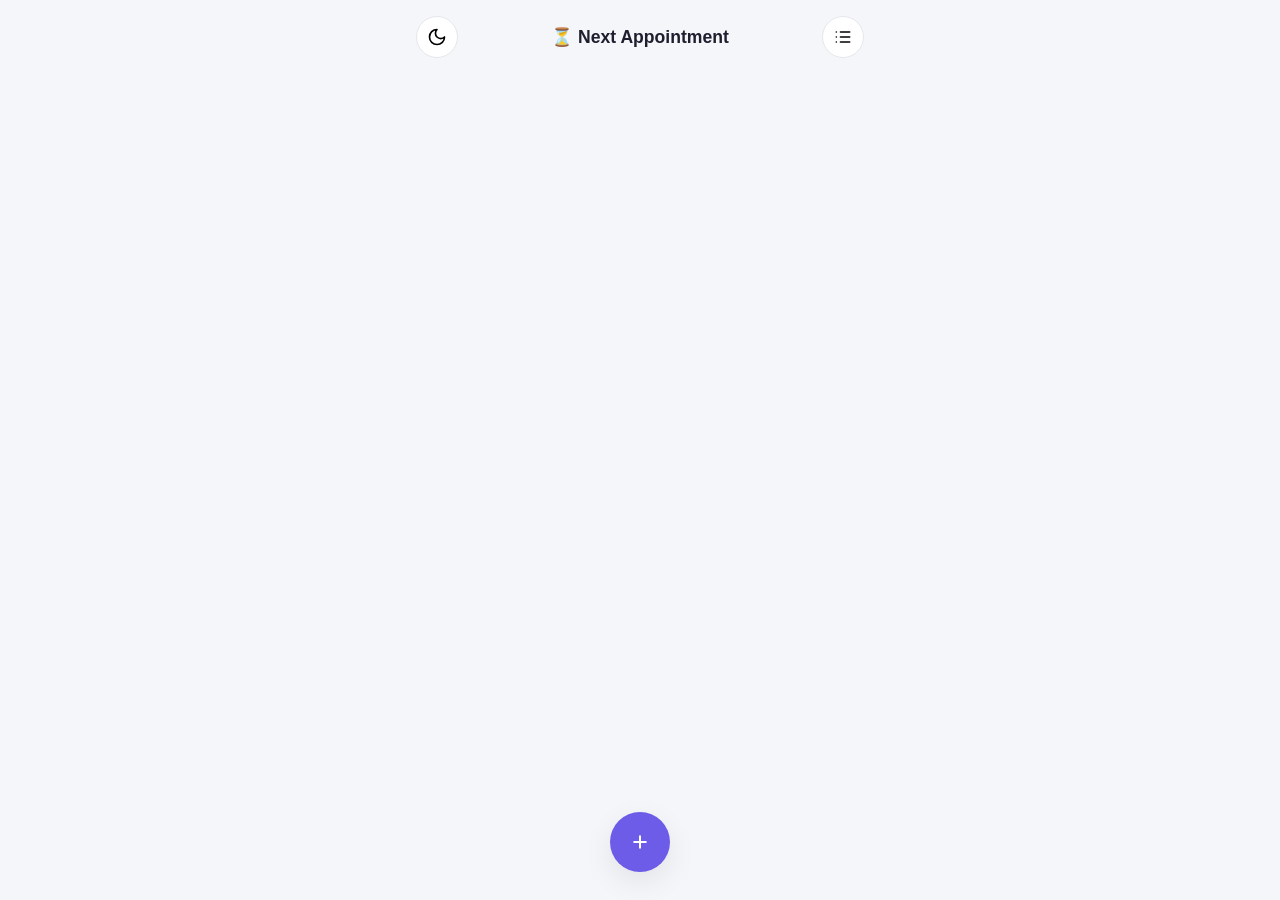
==== commit cf219199: "Add files via upload" ====
--- a/index.html
+++ b/index.html
@@ -43,6 +43,7 @@
         <button class="icon-btn back-btn icon-only" data-target="view-main" aria-label="Volver" data-icon="arrowLeft"></button>
         <h1 class="logo">Mis eventos</h1>
         <div class="topbar-actions">
+          <button id="btn-open-push-settings" class="icon-btn" aria-label="Notificaciones push" data-icon="bell"></button>
           <button id="btn-open-archived" class="icon-btn" aria-label="Eventos archivados" data-icon="archive"></button>
           <button id="btn-open-export" class="icon-btn" aria-label="Exportar eventos" data-icon="upload"></button>
           <button id="btn-open-import" class="icon-btn" aria-label="Importar eventos" data-icon="download"></button>
@@ -163,7 +164,7 @@
                 <span>min</span>
               </div>
             </div>
-            <p class="form-hint" id="notify-hint">Déjalo a 0 para no avisar. Necesitas tener la app abierta (o en segundo plano reciente) para recibir el aviso.</p>
+            <p class="form-hint" id="notify-hint">Déjalo a 0 para no avisar. Si activas las notificaciones push (🔔 en la lista de eventos), el aviso te llega aunque la app esté cerrada; si no, necesitas tenerla abierta.</p>
           </div>
 
         </div>
@@ -218,6 +219,19 @@
 
   </div>
 
+  <!-- ===================== PUSH SETTINGS MODAL ===================== -->
+  <div id="modal-push-settings" class="modal-overlay hidden">
+    <div class="modal-card">
+      <h2>Notificaciones push</h2>
+      <p id="push-settings-status" class="modal-hint"></p>
+      <p id="push-settings-explainer" class="modal-hint"></p>
+      <div class="modal-actions modal-actions-col">
+        <button id="btn-push-toggle" class="btn-primary">Activar notificaciones push</button>
+        <button id="btn-push-close" class="btn-secondary">Cerrar</button>
+      </div>
+    </div>
+  </div>
+
   <!-- ===================== EXPORT MODAL ===================== -->
   <div id="modal-export" class="modal-overlay hidden">
     <div class="modal-card">
@@ -309,6 +323,7 @@
   <script src="js/storage.js"></script>
   <script src="js/countdown.js"></script>
   <script src="js/ui.js"></script>
+  <script src="js/push.js"></script>
   <script src="js/app.js"></script>
 </body>
 </html>
--- a/css/styles.css
+++ b/css/styles.css
@@ -628,6 +628,47 @@
   flex: 1;
 }
 
+.repeat-limit-row {
+  display: flex;
+  gap: 10px;
+  margin-top: 10px;
+}
+
+.repeat-limit-row[hidden] {
+  display: none;
+}
+
+.repeat-limit-field {
+  flex: 1;
+  display: flex;
+  flex-direction: column;
+  gap: 4px;
+  min-width: 0;
+}
+
+.repeat-limit-field label {
+  font-size: 0.78rem;
+  color: var(--text-muted);
+}
+
+.repeat-limit-field input {
+  width: 100%;
+  background: var(--bg-card);
+  border: 1px solid var(--border);
+  border-radius: var(--radius-sm);
+  padding: 12px 10px;
+  font-size: 1rem;
+  color: var(--text);
+  font-variant-numeric: tabular-nums;
+  -moz-appearance: textfield;
+}
+
+.repeat-limit-field input[type="number"]::-webkit-outer-spin-button,
+.repeat-limit-field input[type="number"]::-webkit-inner-spin-button {
+  -webkit-appearance: none;
+  margin: 0;
+}
+
 .checkbox-group {
   flex-direction: row;
   align-items: center;
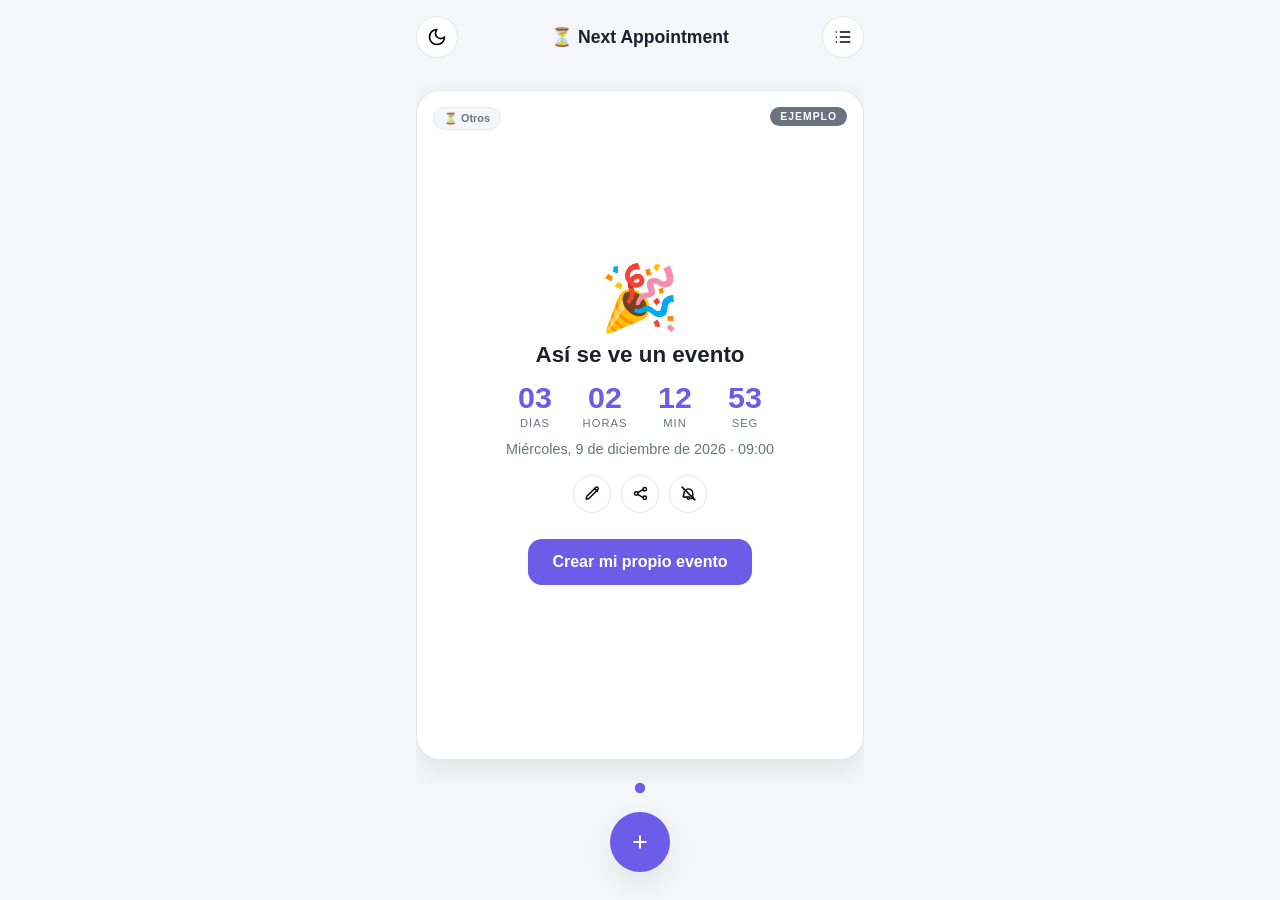
==== commit 92950764: "Add files via upload" ====
--- a/index.html
+++ b/index.html
@@ -146,6 +146,16 @@
               </select>
             </div>
             <p class="form-hint" id="repeat-hint" hidden>Ej: cada 2 semanas, cada 3 días, cada 1 año (cumpleaños, aniversarios...).</p>
+            <div class="form-row" id="repeat-limit-row" hidden>
+              <div class="form-group">
+                <label for="event-recurrence-end-date">Repetir hasta (opcional)</label>
+                <input type="date" id="event-recurrence-end-date" />
+              </div>
+              <div class="form-group">
+                <label for="event-recurrence-max-count">Nº máx. de veces (opcional)</label>
+                <input type="number" id="event-recurrence-max-count" min="1" max="9999" inputmode="numeric" placeholder="Sin límite" />
+              </div>
+            </div>
           </div>
 
           <div class="form-group">
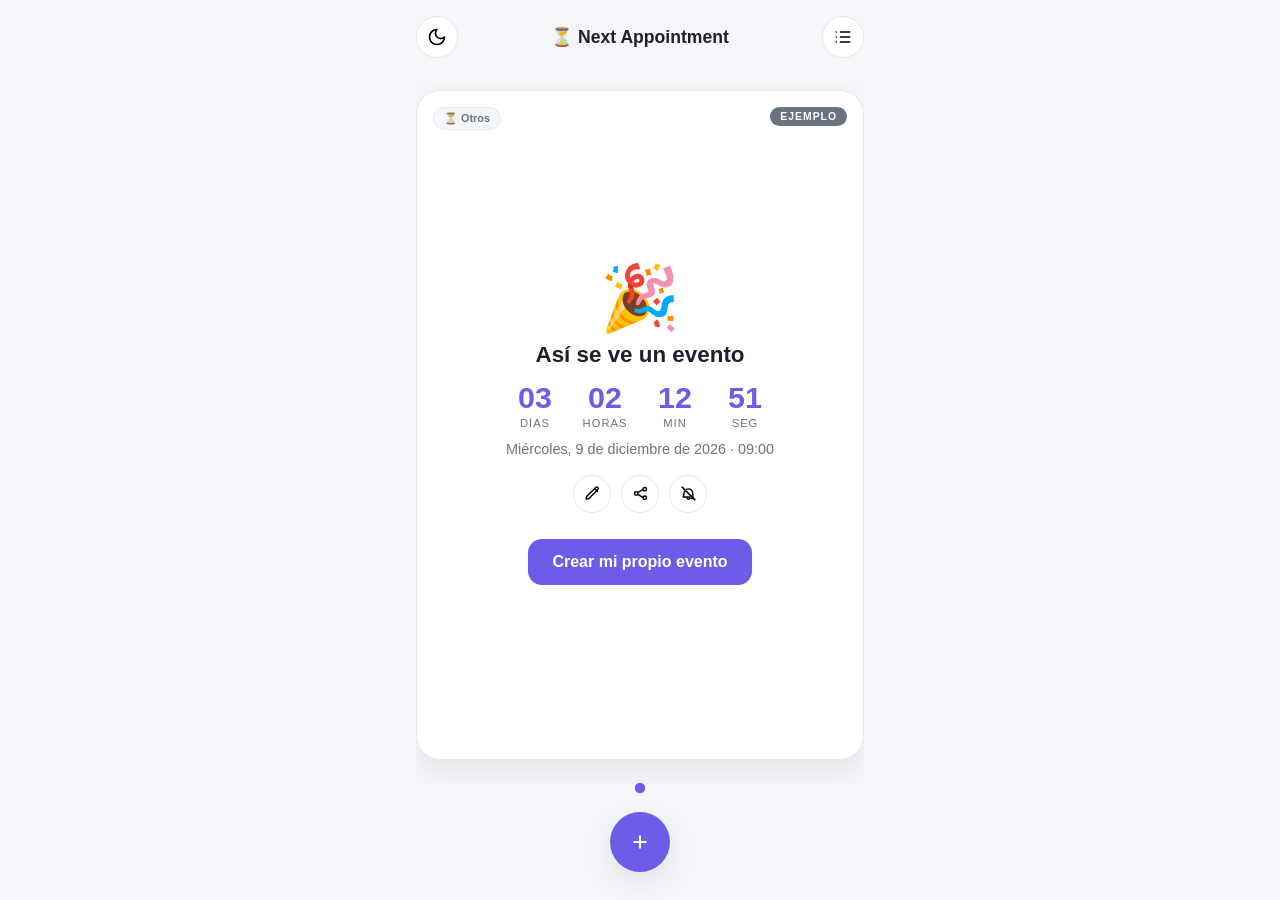
==== commit 7c38f211: "Feature: página pública de cuenta atrás para eventos compartidos El enlace de compartir apunta ahora" ====
--- a/index.html
+++ b/index.html
@@ -305,7 +305,7 @@
   <div id="modal-share" class="modal-overlay hidden">
     <div class="modal-card">
       <h2>Compartir evento</h2>
-      <p class="modal-hint">Cualquier persona que abra este enlace podrá añadir una copia del evento a su propia lista. Si la otra persona tiene la app instalada en iPhone, el enlace puede abrirse en Safari en vez de en la app: puede copiarlo y pegarlo en "Importar evento" dentro de la app para tenerlo ahí también.</p>
+      <p class="modal-hint">Quien abra este enlace verá la cuenta atrás en vivo, aunque no tenga la app, y podrá añadir una copia a su lista con un toque. Si ya tiene la app instalada en iPhone, el enlace se abre en Safari: puede copiarlo y pegarlo en "Importar evento" dentro de la app.</p>
       <div class="share-link-row">
         <input type="text" id="share-link-input" readonly />
         <button id="btn-copy-link" class="btn-primary">Copiar</button>
